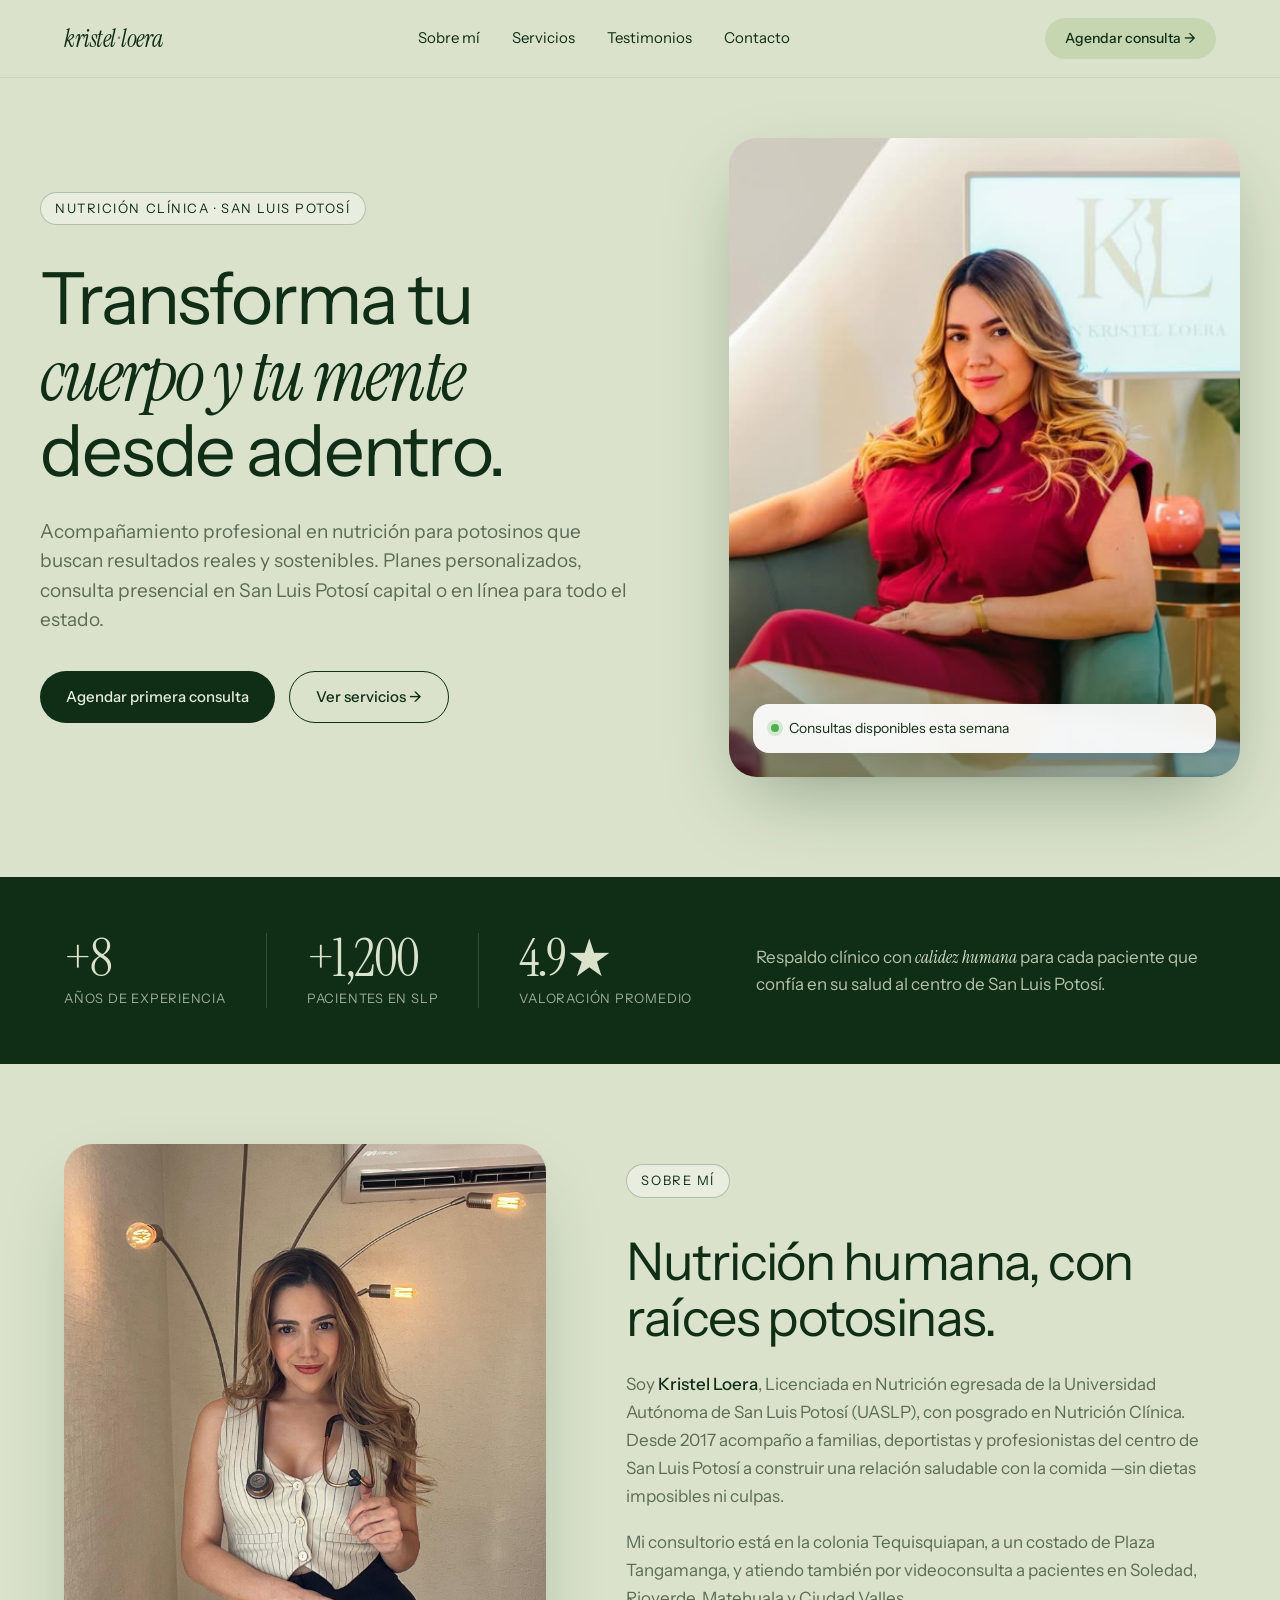
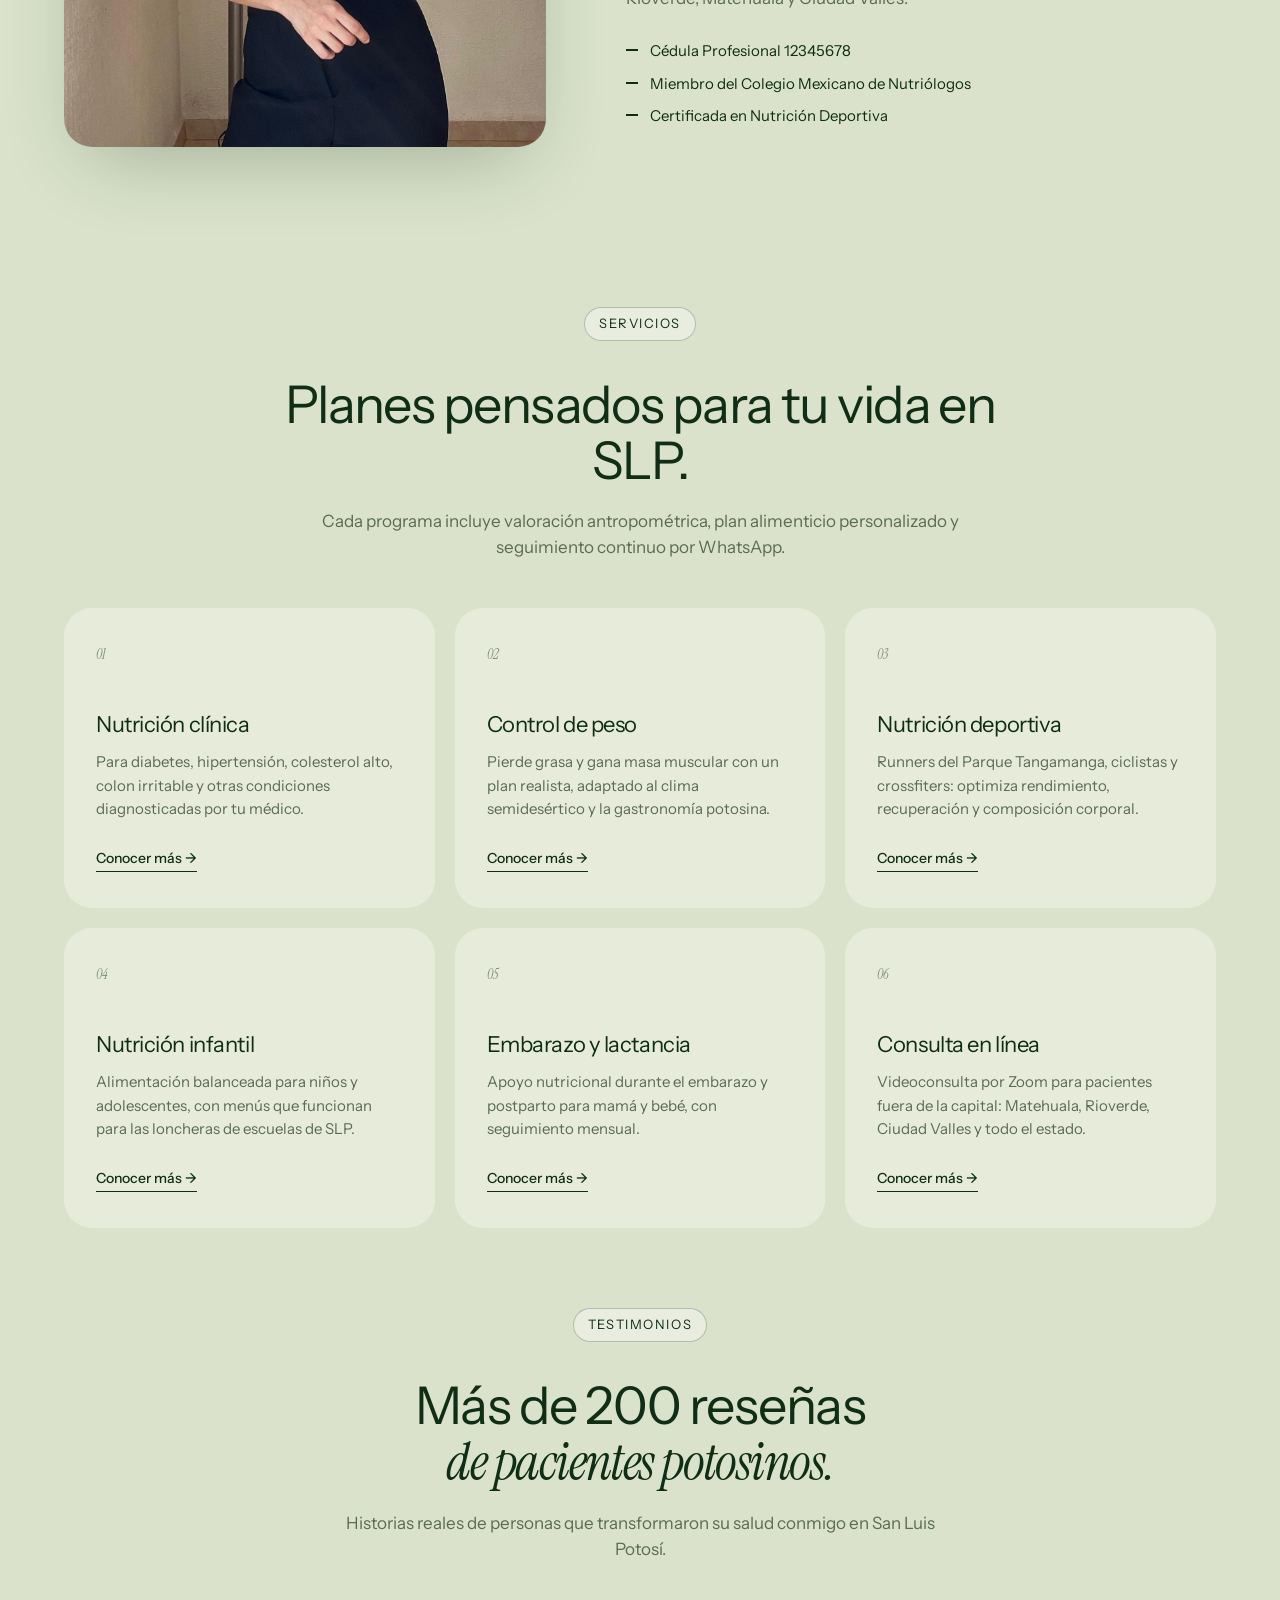
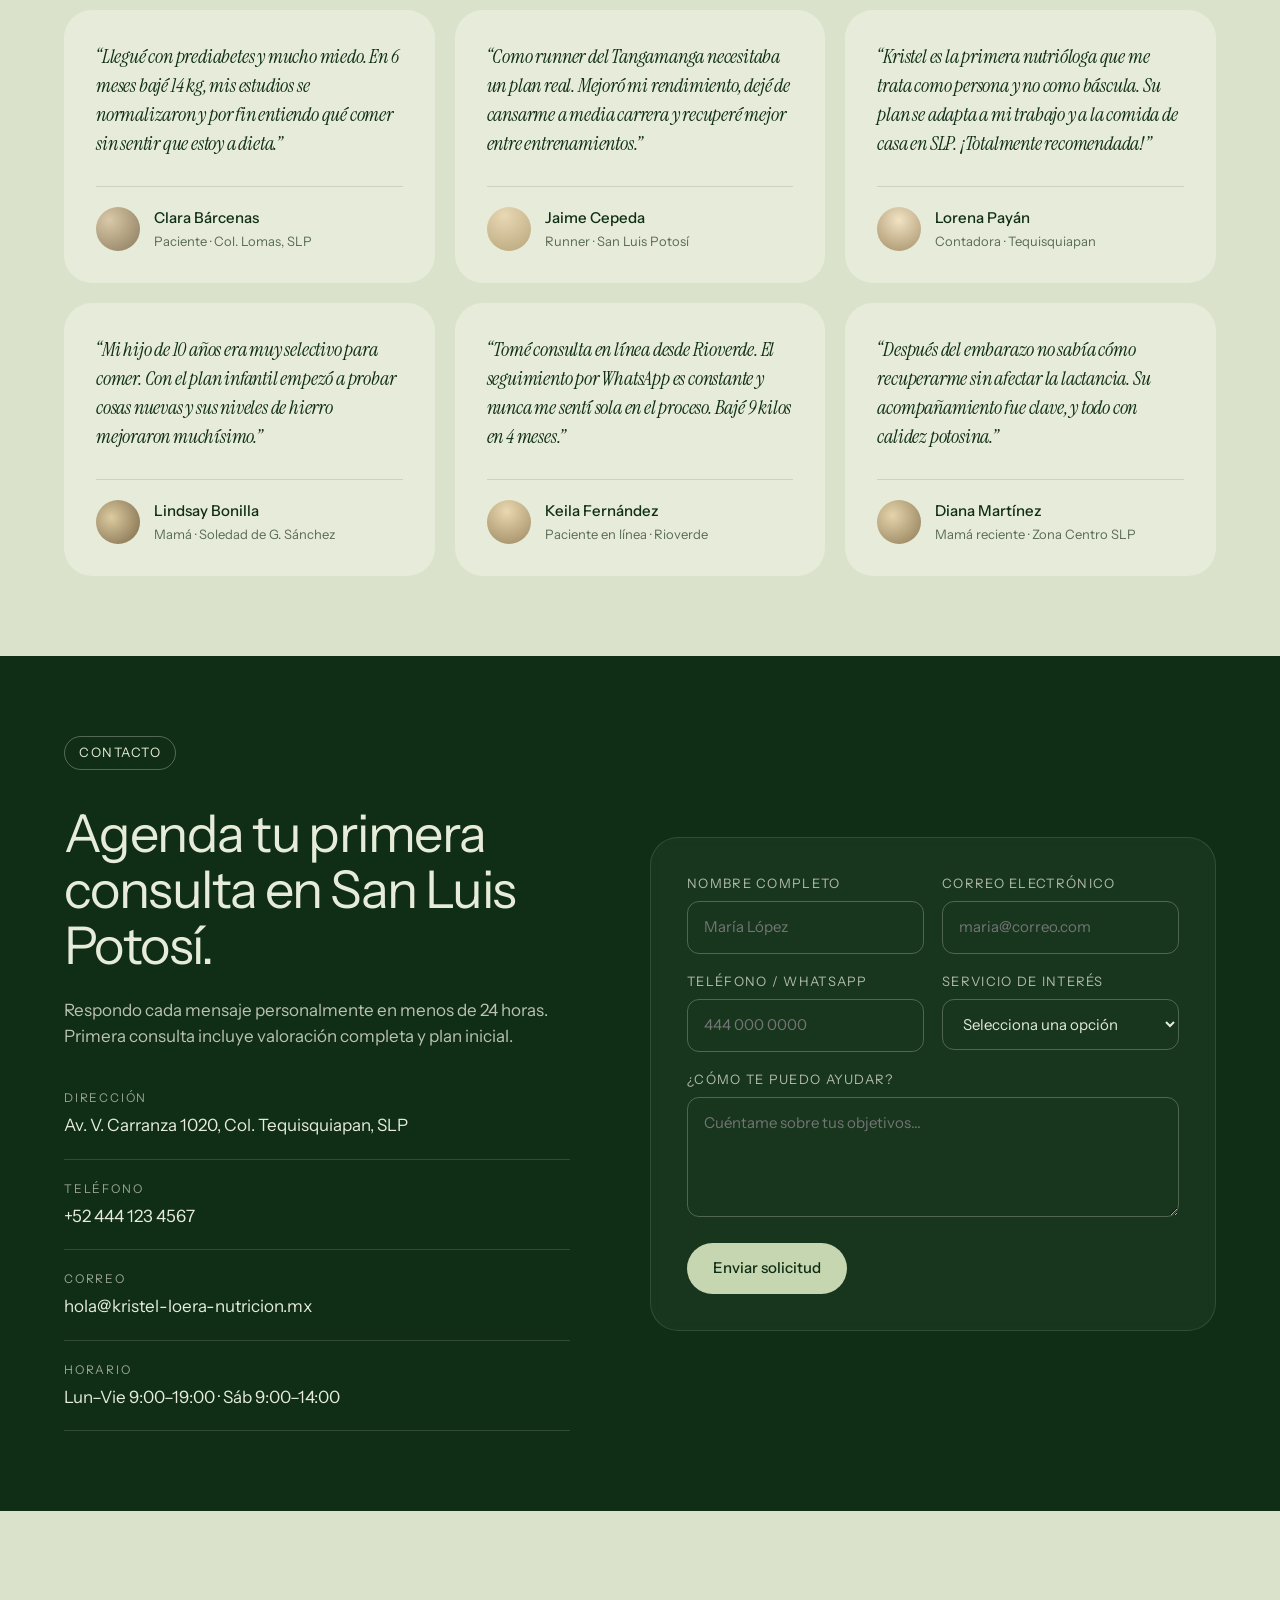
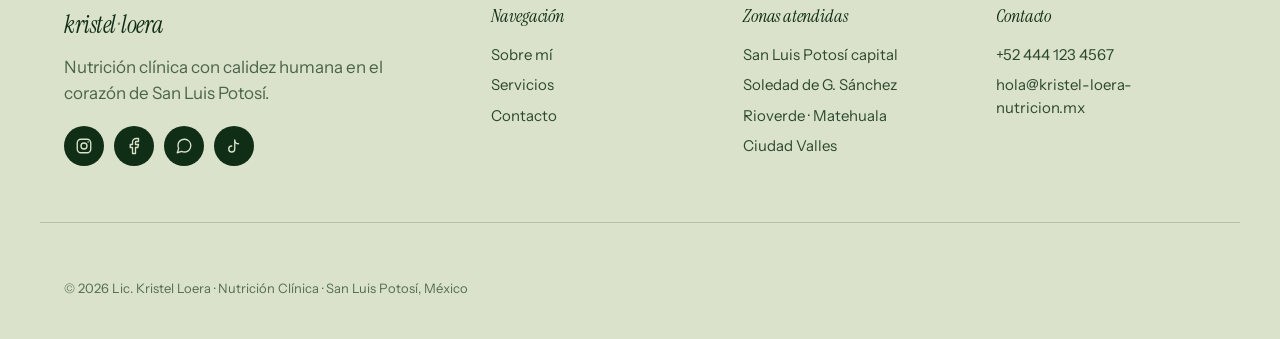
==== index.html @ 73732092 "Add files via upload" ====
<!DOCTYPE html>
<html lang="es-MX">
<head>
  <meta charset="UTF-8" />
  <meta name="viewport" content="width=device-width, initial-scale=1" />
  <title>Lic. Kristel Loera · Nutrióloga en San Luis Potosí | Nutrición Clínica y Bienestar</title>
  <meta name="description" content="Nutrióloga certificada en San Luis Potosí. Planes de alimentación personalizados, control de peso, nutrición clínica y deportiva. Consulta presencial y en línea." />
  <meta name="keywords" content="nutriólogo San Luis Potosí, nutricionista SLP, nutrición clínica San Luis Potosí, plan alimenticio SLP, bajar de peso San Luis Potosí" />
  <meta name="geo.region" content="MX-SLP" />
  <meta name="geo.placename" content="San Luis Potosí" />
  <meta name="geo.position" content="22.156469;-100.985540" />
  <meta name="ICBM" content="22.156469, -100.985540" />
  <link rel="canonical" href="https://kristel-loera-nutricion.mx/" />
  <link rel="icon" href="data:image/svg+xml,%3Csvg xmlns='http://www.w3.org/2000/svg' viewBox='0 0 100 100'%3E%3Ctext x='50%25' y='50%25' text-anchor='middle' dominant-baseline='central' font-size='80'%3E%F0%9F%8D%8E%3C/text%3E%3C/svg%3E" />

  <meta property="og:type" content="website" />
  <meta property="og:locale" content="es_MX" />
  <meta property="og:title" content="Lic. Kristel Loera · Nutrióloga en San Luis Potosí" />
  <meta property="og:description" content="Planes personalizados de nutrición en San Luis Potosí. Transforma tu salud con acompañamiento profesional." />

  <link rel="preconnect" href="https://fonts.googleapis.com" />
  <link rel="preconnect" href="https://fonts.gstatic.com" crossorigin />
  <link href="https://fonts.googleapis.com/css2?family=Instrument+Sans:wght@400;500;600&family=Instrument+Serif:ital@0;1&display=swap" rel="stylesheet" />
  <link rel="stylesheet" href="styles.css" />

  <script type="application/ld+json">
  {
    "@context": "https://schema.org",
    "@type": "LocalBusiness",
    "@id": "https://kristel-loera-nutricion.mx/#business",
    "name": "Lic. Kristel Loera — Nutrición Clínica",
    "image": "https://kristel-loera-nutricion.mx/og.jpg",
    "description": "Nutrióloga certificada en San Luis Potosí. Planes de alimentación personalizados.",
    "address": {
      "@type": "PostalAddress",
      "streetAddress": "Av. Venustiano Carranza 1020, Col. Tequisquiapan",
      "addressLocality": "San Luis Potosí",
      "addressRegion": "SLP",
      "postalCode": "78250",
      "addressCountry": "MX"
    },
    "geo": { "@type": "GeoCoordinates", "latitude": 22.156469, "longitude": -100.98554 },
    "telephone": "+52-444-123-4567",
    "priceRange": "$$",
    "areaServed": "San Luis Potosí",
    "openingHours": "Mo-Fr 09:00-19:00, Sa 09:00-14:00"
  }
  </script>
</head>
<body>

  <header class="nav">
    <div class="nav__inner">
      <a href="#" class="logo">kristel<span>·</span>loera</a>
      <nav class="nav__links" aria-label="Principal">
        <a href="#sobre-mi">Sobre mí</a>
        <a href="#servicios">Servicios</a>
        <a href="#testimonios">Testimonios</a>
        <a href="#contacto">Contacto</a>
      </nav>
      <a href="#contacto" class="btn btn--pill">Agendar consulta →</a>
    </div>
  </header>

  <main>

    <!-- HERO -->
    <section class="hero">
      <div class="hero__grid">
        <div class="hero__content">
          <span class="eyebrow">Nutrición clínica · San Luis Potosí</span>
          <h1>Transforma tu<br/><em>cuerpo y tu mente</em><br/>desde adentro.</h1>
          <p class="lead">
            Acompañamiento profesional en nutrición para potosinos que buscan resultados
            reales y sostenibles. Planes personalizados, consulta presencial en
            San Luis Potosí capital o en línea para todo el estado.
          </p>
          <div class="hero__cta">
            <a href="#contacto" class="btn btn--primary">Agendar primera consulta</a>
            <a href="#servicios" class="btn btn--ghost">Ver servicios →</a>
          </div>
        </div>
        <div class="hero__media" aria-hidden="true">
          <div class="hero__photo"></div>
          <div class="hero__badge">
            <span class="dot"></span> Consultas disponibles esta semana
          </div>
        </div>
      </div>
    </section>

    <!-- STATS BAND -->
    <section class="stats-band" aria-label="Respaldo profesional">
      <div class="container stats-band__inner">
        <ul class="stats-band__list">
          <li><strong data-count="8" data-prefix="+">+0</strong><span>años de experiencia</span></li>
          <li><strong data-count="1200" data-prefix="+">+0</strong><span>pacientes en SLP</span></li>
          <li><strong data-count="4.9" data-suffix="★" data-decimals="1">0★</strong><span>valoración promedio</span></li>
        </ul>
        <p class="stats-band__text">
          Respaldo clínico con <em>calidez humana</em> para cada paciente que confía
          en su salud al centro de San Luis Potosí.
        </p>
      </div>
    </section>

    <!-- SOBRE MÍ -->
    <section id="sobre-mi" class="about">
      <div class="container about__grid">
        <div class="about__media" aria-hidden="true">
          <div class="about__photo"></div>
        </div>
        <div class="about__content">
          <span class="eyebrow">Sobre mí</span>
          <h2>Nutrición humana, con raíces potosinas.</h2>
          <p>
            Soy <strong>Kristel Loera</strong>, Licenciada en Nutrición egresada de la
            Universidad Autónoma de San Luis Potosí (UASLP), con posgrado en
            Nutrición Clínica. Desde 2017 acompaño a familias, deportistas y
            profesionistas del centro de San Luis Potosí a construir una relación
            saludable con la comida —sin dietas imposibles ni culpas.
          </p>
          <p>
            Mi consultorio está en la colonia Tequisquiapan, a un costado de Plaza
            Tangamanga, y atiendo también por videoconsulta a pacientes en Soledad,
            Rioverde, Matehuala y Ciudad Valles.
          </p>
          <ul class="credentials">
            <li>Cédula Profesional 12345678</li>
            <li>Miembro del Colegio Mexicano de Nutriólogos</li>
            <li>Certificada en Nutrición Deportiva</li>
          </ul>
        </div>
      </div>
    </section>

    <!-- SERVICIOS -->
    <section id="servicios" class="services">
      <div class="container">
        <div class="services__head">
          <span class="eyebrow">Servicios</span>
          <h2>Planes pensados para tu vida en SLP.</h2>
          <p>
            Cada programa incluye valoración antropométrica, plan alimenticio
            personalizado y seguimiento continuo por WhatsApp.
          </p>
        </div>
        <div class="services__grid">
          <article class="service">
            <div class="service__num">01</div>
            <h3>Nutrición clínica</h3>
            <p>
              Para diabetes, hipertensión, colesterol alto, colon irritable y
              otras condiciones diagnosticadas por tu médico.
            </p>
            <a href="#contacto" class="service__link">Conocer más →</a>
          </article>

          <article class="service">
            <div class="service__num">02</div>
            <h3>Control de peso</h3>
            <p>
              Pierde grasa y gana masa muscular con un plan realista, adaptado
              al clima semidesértico y la gastronomía potosina.
            </p>
            <a href="#contacto" class="service__link">Conocer más →</a>
          </article>

          <article class="service">
            <div class="service__num">03</div>
            <h3>Nutrición deportiva</h3>
            <p>
              Runners del Parque Tangamanga, ciclistas y crossfiters: optimiza
              rendimiento, recuperación y composición corporal.
            </p>
            <a href="#contacto" class="service__link">Conocer más →</a>
          </article>

          <article class="service">
            <div class="service__num">04</div>
            <h3>Nutrición infantil</h3>
            <p>
              Alimentación balanceada para niños y adolescentes, con menús que
              funcionan para las loncheras de escuelas de SLP.
            </p>
            <a href="#contacto" class="service__link">Conocer más →</a>
          </article>

          <article class="service">
            <div class="service__num">05</div>
            <h3>Embarazo y lactancia</h3>
            <p>
              Apoyo nutricional durante el embarazo y postparto para mamá y bebé,
              con seguimiento mensual.
            </p>
            <a href="#contacto" class="service__link">Conocer más →</a>
          </article>

          <article class="service">
            <div class="service__num">06</div>
            <h3>Consulta en línea</h3>
            <p>
              Videoconsulta por Zoom para pacientes fuera de la capital: Matehuala,
              Rioverde, Ciudad Valles y todo el estado.
            </p>
            <a href="#contacto" class="service__link">Conocer más →</a>
          </article>
        </div>
      </div>
    </section>

    <!-- TESTIMONIOS -->
    <section id="testimonios" class="testimonials">
      <div class="container">
        <div class="testimonials__head">
          <span class="eyebrow">Testimonios</span>
          <h2>Más de 200 reseñas<br/><em>de pacientes potosinos.</em></h2>
          <p>Historias reales de personas que transformaron su salud conmigo en San Luis Potosí.</p>
        </div>

        <div class="testimonials__grid">
          <article class="testimonial">
            <p class="testimonial__quote">“Llegué con prediabetes y mucho miedo. En 6 meses bajé 14 kg, mis estudios se normalizaron y por fin entiendo qué comer sin sentir que estoy a dieta.”</p>
            <div class="testimonial__author">
              <div class="testimonial__avatar" style="background: radial-gradient(circle at 30% 30%, #d9c9a8, #8a7a5c);"></div>
              <div>
                <strong>Clara Bárcenas</strong>
                <span>Paciente · Col. Lomas, SLP</span>
              </div>
            </div>
          </article>

          <article class="testimonial">
            <p class="testimonial__quote">“Como runner del Tangamanga necesitaba un plan real. Mejoró mi rendimiento, dejé de cansarme a media carrera y recuperé mejor entre entrenamientos.”</p>
            <div class="testimonial__author">
              <div class="testimonial__avatar" style="background: radial-gradient(circle at 40% 20%, #e8d8b4, #b8a57a);"></div>
              <div>
                <strong>Jaime Cepeda</strong>
                <span>Runner · San Luis Potosí</span>
              </div>
            </div>
          </article>

          <article class="testimonial">
            <p class="testimonial__quote">“Kristel es la primera nutrióloga que me trata como persona y no como báscula. Su plan se adapta a mi trabajo y a la comida de casa en SLP. ¡Totalmente recomendada!”</p>
            <div class="testimonial__author">
              <div class="testimonial__avatar" style="background: radial-gradient(circle at 50% 30%, #f1e3c3, #a6906a);"></div>
              <div>
                <strong>Lorena Payán</strong>
                <span>Contadora · Tequisquiapan</span>
              </div>
            </div>
          </article>

          <article class="testimonial">
            <p class="testimonial__quote">“Mi hijo de 10 años era muy selectivo para comer. Con el plan infantil empezó a probar cosas nuevas y sus niveles de hierro mejoraron muchísimo.”</p>
            <div class="testimonial__author">
              <div class="testimonial__avatar" style="background: radial-gradient(circle at 35% 40%, #dccaa0, #7a6848);"></div>
              <div>
                <strong>Lindsay Bonilla</strong>
                <span>Mamá · Soledad de G. Sánchez</span>
              </div>
            </div>
          </article>

          <article class="testimonial">
            <p class="testimonial__quote">“Tomé consulta en línea desde Rioverde. El seguimiento por WhatsApp es constante y nunca me sentí sola en el proceso. Bajé 9 kilos en 4 meses.”</p>
            <div class="testimonial__author">
              <div class="testimonial__avatar" style="background: radial-gradient(circle at 45% 25%, #ead8b0, #9c8862);"></div>
              <div>
                <strong>Keila Fernández</strong>
                <span>Paciente en línea · Rioverde</span>
              </div>
            </div>
          </article>

          <article class="testimonial">
            <p class="testimonial__quote">“Después del embarazo no sabía cómo recuperarme sin afectar la lactancia. Su acompañamiento fue clave, y todo con calidez potosina.”</p>
            <div class="testimonial__author">
              <div class="testimonial__avatar" style="background: radial-gradient(circle at 35% 35%, #e4d4ab, #8e7a56);"></div>
              <div>
                <strong>Diana Martínez</strong>
                <span>Mamá reciente · Zona Centro SLP</span>
              </div>
            </div>
          </article>
        </div>
      </div>
    </section>

    <!-- CONTACTO -->
    <section id="contacto" class="contact">
      <div class="container contact__grid">
        <div class="contact__intro">
          <span class="eyebrow">Contacto</span>
          <h2>Agenda tu primera<br/>consulta en San Luis Potosí.</h2>
          <p>
            Respondo cada mensaje personalmente en menos de 24 horas.
            Primera consulta incluye valoración completa y plan inicial.
          </p>
          <ul class="contact__details">
            <li><strong>Dirección</strong><span>Av. V. Carranza 1020, Col. Tequisquiapan, SLP</span></li>
            <li><strong>Teléfono</strong><span>+52 444 123 4567</span></li>
            <li><strong>Correo</strong><span>hola@kristel-loera-nutricion.mx</span></li>
            <li><strong>Horario</strong><span>Lun–Vie 9:00–19:00 · Sáb 9:00–14:00</span></li>
          </ul>
        </div>

        <form class="form" onsubmit="event.preventDefault(); this.querySelector('.form__ok').hidden=false;">
          <label>
            <span>Nombre completo</span>
            <input type="text" name="nombre" required placeholder="María López" />
          </label>
          <label>
            <span>Correo electrónico</span>
            <input type="email" name="correo" required placeholder="maria@correo.com" />
          </label>
          <label>
            <span>Teléfono / WhatsApp</span>
            <input type="tel" name="tel" required placeholder="444 000 0000" />
          </label>
          <label>
            <span>Servicio de interés</span>
            <select name="servicio" required>
              <option value="">Selecciona una opción</option>
              <option>Nutrición clínica</option>
              <option>Control de peso</option>
              <option>Nutrición deportiva</option>
              <option>Nutrición infantil</option>
              <option>Embarazo y lactancia</option>
              <option>Consulta en línea</option>
            </select>
          </label>
          <label class="form__full">
            <span>¿Cómo te puedo ayudar?</span>
            <textarea name="mensaje" rows="4" placeholder="Cuéntame sobre tus objetivos..."></textarea>
          </label>
          <button type="submit" class="btn btn--primary form__submit">Enviar solicitud</button>
          <p class="form__ok" hidden>¡Gracias! Te escribiré en las próximas 24 horas.</p>
        </form>
      </div>
    </section>

  </main>

  <footer class="footer">
    <div class="container footer__inner">
      <div class="footer__brand">
        <a href="#" class="logo logo--light">kristel<span>·</span>loera</a>
        <p>Nutrición clínica con calidez humana en el corazón de San Luis Potosí.</p>
        <div class="socials" aria-label="Redes sociales">
          <a href="#" aria-label="Instagram"><svg viewBox="0 0 24 24" fill="none" stroke="currentColor" stroke-width="1.8" stroke-linecap="round" stroke-linejoin="round"><rect x="3" y="3" width="18" height="18" rx="5"/><circle cx="12" cy="12" r="4"/><circle cx="17.5" cy="6.5" r="1" fill="currentColor" stroke="none"/></svg></a>
          <a href="#" aria-label="Facebook"><svg viewBox="0 0 24 24" fill="none" stroke="currentColor" stroke-width="1.8" stroke-linecap="round" stroke-linejoin="round"><path d="M18 2h-3a5 5 0 0 0-5 5v3H7v4h3v8h4v-8h3l1-4h-4V7a1 1 0 0 1 1-1h3z"/></svg></a>
          <a href="#" aria-label="WhatsApp"><svg viewBox="0 0 24 24" fill="none" stroke="currentColor" stroke-width="1.8" stroke-linecap="round" stroke-linejoin="round"><path d="M21 11.5a8.38 8.38 0 0 1-.9 3.8 8.5 8.5 0 0 1-7.6 4.7 8.38 8.38 0 0 1-3.8-.9L3 21l1.9-5.7a8.38 8.38 0 0 1-.9-3.8 8.5 8.5 0 0 1 4.7-7.6 8.38 8.38 0 0 1 3.8-.9h.5a8.48 8.48 0 0 1 8 8v.5z"/></svg></a>
          <a href="#" aria-label="TikTok"><svg viewBox="0 0 24 24" fill="none" stroke="currentColor" stroke-width="1.8" stroke-linecap="round" stroke-linejoin="round"><path d="M9 12a4 4 0 1 0 4 4V4a5 5 0 0 0 5 5"/></svg></a>
        </div>
      </div>
      <div class="footer__cols">
        <div>
          <h4>Navegación</h4>
          <a href="#sobre-mi">Sobre mí</a>
          <a href="#servicios">Servicios</a>
          <a href="#contacto">Contacto</a>
        </div>
        <div>
          <h4>Zonas atendidas</h4>
          <span>San Luis Potosí capital</span>
          <span>Soledad de G. Sánchez</span>
          <span>Rioverde · Matehuala</span>
          <span>Ciudad Valles</span>
        </div>
        <div>
          <h4>Contacto</h4>
          <span>+52 444 123 4567</span>
          <span>hola@kristel-loera-nutricion.mx</span>
        </div>
      </div>
    </div>
    <div class="container footer__base">
      <span>© 2026 Lic. Kristel Loera · Nutrición Clínica · San Luis Potosí, México</span>
    </div>
  </footer>

  <script>
    (() => {
      const els = document.querySelectorAll('[data-count]');
      const ease = t => 1 - Math.pow(1 - t, 3);
      const animate = (el) => {
        const target = parseFloat(el.dataset.count);
        const decimals = parseInt(el.dataset.decimals || '0', 10);
        const prefix = el.dataset.prefix || '';
        const suffix = el.dataset.suffix || '';
        const duration = 1600;
        const start = performance.now();
        const tick = (now) => {
          const p = Math.min(1, (now - start) / duration);
          const v = target * ease(p);
          const formatted = decimals
            ? v.toFixed(decimals)
            : Math.round(v).toLocaleString('es-MX');
          el.textContent = prefix + formatted + suffix;
          if (p < 1) requestAnimationFrame(tick);
        };
        requestAnimationFrame(tick);
      };
      const io = new IntersectionObserver((entries) => {
        entries.forEach(e => {
          if (e.isIntersecting) { animate(e.target); io.unobserve(e.target); }
        });
      }, { threshold: 0.4 });
      els.forEach(el => io.observe(el));
    })();
  </script>
</body>
</html>
---- styles.css ----
:root {
  --sage: #dae2cb;
  --sage-soft: #e6ecd9;
  --sage-deep: #c6d6b1;
  --forest: #0f2e15;
  --forest-soft: #1a4022;
  --cream: #dae2cb;
  --white: #ffffff;
  --ink: #0f2e15;
  --muted: #5a6b56;
  --radius: 28px;
  --radius-sm: 16px;
  --max: 1200px;
  --font-sans: "Instrument Sans", system-ui, -apple-system, sans-serif;
  --font-serif: "Instrument Serif", Georgia, serif;
}

* { box-sizing: border-box; margin: 0; padding: 0; }
html { scroll-behavior: smooth; }
body {
  font-family: var(--font-sans);
  background: var(--sage);
  color: var(--ink);
  line-height: 1.5;
  font-size: 17px;
  -webkit-font-smoothing: antialiased;
}
img { max-width: 100%; display: block; }
a { color: inherit; text-decoration: none; }
button { font: inherit; cursor: pointer; border: 0; }

.container { max-width: var(--max); margin: 0 auto; padding: 0 24px; }

h1, h2, h3, h4 {
  font-weight: 400;
  letter-spacing: -0.03em;
  line-height: 1.05;
  color: var(--forest);
}
h1 { font-size: clamp(42px, 6vw, 72px); }
h2 { font-size: clamp(32px, 4.2vw, 52px); line-height: 1.08; }
h3 { font-size: 22px; letter-spacing: -0.02em; }
h1 em, h2 em { font-family: var(--font-serif); font-style: italic; font-weight: 400; }

p { color: var(--muted); max-width: 58ch; }

.eyebrow {
  display: inline-block;
  font-size: 13px;
  letter-spacing: 0.12em;
  text-transform: uppercase;
  color: var(--forest);
  padding: 6px 14px;
  border: 1px solid rgba(15,46,21,0.25);
  border-radius: 999px;
  margin-bottom: 24px;
  background: rgba(255,255,255,0.4);
}

/* Buttons */
.btn {
  display: inline-flex; align-items: center; gap: 8px;
  padding: 14px 26px;
  border-radius: 999px;
  font-size: 15px;
  font-weight: 500;
  transition: transform .2s ease, background .2s ease, color .2s ease;
  white-space: nowrap;
}
.btn--primary { background: var(--forest); color: var(--sage-soft); }
.btn--primary:hover { background: var(--forest-soft); transform: translateY(-1px); }
.btn--ghost { background: transparent; color: var(--forest); border: 1px solid var(--forest); }
.btn--ghost:hover { background: var(--forest); color: var(--sage-soft); }
.btn--pill { background: var(--sage-deep); color: var(--forest); padding: 10px 20px; font-size: 14px; }
.btn--pill:hover { background: var(--forest); color: var(--sage-soft); }

/* NAV */
.nav {
  position: sticky; top: 0; z-index: 50;
  backdrop-filter: blur(14px);
  background: rgba(218,226,203,0.75);
  border-bottom: 1px solid rgba(15,46,21,0.08);
}
.nav__inner {
  max-width: var(--max);
  margin: 0 auto;
  padding: 18px 24px;
  display: flex; align-items: center; justify-content: space-between; gap: 24px;
}
.logo {
  font-family: var(--font-serif);
  font-size: 24px;
  font-style: italic;
  color: var(--forest);
  letter-spacing: -0.02em;
}
.logo span { opacity: 0.5; margin: 0 2px; }
.nav__links { display: flex; gap: 32px; }
.nav__links a {
  font-size: 15px; color: var(--forest);
  transition: opacity .2s;
}
.nav__links a:hover { opacity: 0.6; }

/* HERO */
.hero { padding: 60px 24px 100px; }
.hero__grid {
  max-width: var(--max);
  margin: 0 auto;
  display: grid;
  grid-template-columns: 1.1fr 0.9fr;
  gap: 64px;
  align-items: center;
}
.hero__content h1 { margin: 12px 0 28px; }
.hero__content .lead {
  font-size: 19px; line-height: 1.55; color: var(--muted);
  max-width: 46ch; margin-bottom: 36px;
}
.hero__cta { display: flex; gap: 14px; flex-wrap: wrap; }
/* STATS BAND */
.stats-band { background: var(--forest); padding: 56px 24px; color: var(--sage-soft); }
.stats-band__inner {
  display: grid;
  grid-template-columns: 1.4fr 1fr;
  gap: 48px;
  align-items: center;
}
.stats-band__list {
  list-style: none;
  display: flex;
  gap: 40px;
  flex-wrap: wrap;
}
.stats-band__list li {
  display: flex; flex-direction: column; gap: 4px;
  padding-right: 40px;
  border-right: 1px solid rgba(218,226,203,0.18);
}
.stats-band__list li:last-child { border-right: 0; padding-right: 0; }
.stats-band__list strong {
  font-family: var(--font-serif);
  font-size: 52px; font-weight: 400;
  color: var(--sage);
  letter-spacing: -0.03em;
  line-height: 1;
}
.stats-band__list span {
  font-size: 13px;
  color: rgba(218,226,203,0.7);
  letter-spacing: 0.06em;
  text-transform: uppercase;
}
.stats-band__text {
  font-size: 17px;
  line-height: 1.55;
  color: rgba(218,226,203,0.82);
  max-width: 42ch;
}
.stats-band__text em {
  font-family: var(--font-serif);
  font-style: italic;
  color: var(--sage);
}

.hero__media { position: relative; aspect-ratio: 4/5; }
.hero__photo {
  width: 100%; height: 100%;
  border-radius: var(--radius);
  background: url("images/Kristel Loera - seated.png") center/cover no-repeat;
  box-shadow: 0 30px 80px -20px rgba(15,46,21,0.35);
  position: relative;
  overflow: hidden;
}
.hero__photo::after {
  content: "";
  position: absolute; inset: auto 0 0 0; height: 40%;
  background: linear-gradient(to top, rgba(15,46,21,0.45), transparent);
}
.hero__badge {
  position: absolute; bottom: 24px; left: 24px; right: 24px;
  background: rgba(255,255,255,0.92);
  backdrop-filter: blur(8px);
  padding: 14px 18px;
  border-radius: var(--radius-sm);
  font-size: 14px;
  color: var(--forest);
  display: flex; align-items: center; gap: 10px;
  box-shadow: 0 10px 30px -10px rgba(15,46,21,0.25);
}
.hero__badge .dot {
  width: 8px; height: 8px; border-radius: 50%;
  background: #4caf50;
  box-shadow: 0 0 0 4px rgba(76,175,80,0.2);
}

/* ABOUT */
.about { padding: 80px 24px; background: var(--sage); }
.about__grid {
  display: grid; grid-template-columns: 0.9fr 1.1fr; gap: 80px; align-items: center;
}
.about__media { aspect-ratio: 4/5; }
.about__photo {
  width: 100%; height: 100%;
  border-radius: var(--radius);
  background: url("images/kristel - stand.jpg") 35% 15%/cover no-repeat;
  box-shadow: 0 30px 80px -25px rgba(15,46,21,0.3);
}
.about__content h2 { margin: 12px 0 24px; }
.about__content p { margin-bottom: 18px; font-size: 17px; line-height: 1.65; }
.about__content strong { color: var(--forest); font-weight: 500; }
.credentials {
  list-style: none; margin-top: 28px;
  display: flex; flex-direction: column; gap: 10px;
}
.credentials li {
  position: relative; padding-left: 24px;
  color: var(--forest); font-size: 15px;
}
.credentials li::before {
  content: ""; position: absolute; left: 0; top: 9px;
  width: 12px; height: 2px; background: var(--forest);
}

/* SERVICES */
.services { padding: 80px 24px 40px; background: var(--sage); }
.services__head {
  max-width: 720px; margin: 0 auto 48px; text-align: center;
}
.services__head h2 { margin: 12px 0 20px; }
.services__head p { margin: 0 auto; }
.services__grid {
  display: grid;
  grid-template-columns: repeat(3, 1fr);
  gap: 20px;
}
.service {
  background: var(--sage-soft);
  border-radius: var(--radius);
  padding: 36px 32px;
  min-height: 300px;
  display: flex; flex-direction: column;
  transition: transform .3s ease, background .3s ease;
}
.service:hover { transform: translateY(-4px); background: var(--sage-deep); }
.service--dark { background: var(--forest); color: var(--sage-soft); }
.service--dark h3 { color: var(--sage-soft); }
.service--dark p { color: rgba(245,242,232,0.75); }
.service--dark .service__link { color: var(--sage-soft); }
.service:hover.service--dark { background: var(--forest-soft); }
.service__num {
  font-family: var(--font-serif);
  font-size: 14px; font-style: italic;
  opacity: 0.5; margin-bottom: auto;
}
.service h3 { margin: 48px 0 14px; }
.service p { font-size: 15px; line-height: 1.55; margin-bottom: 24px; flex-grow: 1; }
.service__link {
  font-size: 14px; font-weight: 500; color: var(--forest);
  align-self: flex-start;
  border-bottom: 1px solid currentColor;
  padding-bottom: 2px;
  transition: gap .2s;
}

/* TESTIMONIALS */
.testimonials { padding: 40px 24px 80px; background: var(--sage); }
.testimonials__head {
  max-width: 720px; margin: 0 auto 48px; text-align: center;
}
.testimonials__head h2 { margin: 12px 0 20px; }
.testimonials__head p { margin: 0 auto; }
.testimonials__grid {
  display: grid;
  grid-template-columns: repeat(3, 1fr);
  gap: 20px;
}
.testimonial {
  background: var(--sage-soft);
  border-radius: var(--radius);
  padding: 32px;
  display: flex; flex-direction: column;
  gap: 28px;
  transition: transform .3s ease, background .3s ease;
}
.testimonial:hover { transform: translateY(-4px); background: var(--sage-deep); }
.testimonial__quote {
  font-family: var(--font-serif);
  font-size: 20px;
  line-height: 1.45;
  color: var(--forest);
  font-style: italic;
  letter-spacing: -0.01em;
  max-width: none;
  flex-grow: 1;
}
.testimonial__author {
  display: flex; align-items: center; gap: 14px;
  padding-top: 20px;
  border-top: 1px solid rgba(15,46,21,0.12);
}
.testimonial__avatar {
  width: 44px; height: 44px; border-radius: 50%;
  flex-shrink: 0;
}
.testimonial__author strong {
  display: block;
  font-weight: 500; font-size: 15px; color: var(--forest);
}
.testimonial__author span {
  display: block;
  font-size: 13px; color: var(--muted); margin-top: 2px;
}

/* CONTACT */
.contact {
  padding: 80px 24px;
  background: var(--forest);
  color: var(--sage-soft);
}
.contact h2 { color: var(--sage-soft); }
.contact .eyebrow {
  color: var(--sage-soft);
  border-color: rgba(245,242,232,0.3);
  background: transparent;
}
.contact p { color: rgba(245,242,232,0.75); }
.contact__grid {
  display: grid; grid-template-columns: 1fr 1fr; gap: 80px; align-items: center;
}
.contact__intro h2 { margin: 12px 0 24px; }
.contact__details {
  list-style: none; margin-top: 40px;
  display: flex; flex-direction: column; gap: 20px;
}
.contact__details li {
  display: flex; flex-direction: column;
  padding-bottom: 20px;
  border-bottom: 1px solid rgba(245,242,232,0.15);
}
.contact__details strong {
  font-size: 12px; letter-spacing: 0.15em; text-transform: uppercase;
  color: rgba(245,242,232,0.6); font-weight: 400; margin-bottom: 6px;
}
.contact__details span { font-size: 17px; color: var(--sage-soft); }

.form {
  background: rgba(255,255,255,0.04);
  border: 1px solid rgba(245,242,232,0.12);
  backdrop-filter: blur(4px);
  padding: 36px;
  border-radius: var(--radius);
  display: grid; grid-template-columns: 1fr 1fr; gap: 18px;
}
.form label { display: flex; flex-direction: column; gap: 8px; }
.form label span {
  font-size: 13px; letter-spacing: 0.1em; text-transform: uppercase;
  color: rgba(245,242,232,0.7);
}
.form input, .form select, .form textarea {
  background: transparent;
  border: 1px solid rgba(245,242,232,0.25);
  border-radius: 12px;
  padding: 14px 16px;
  color: var(--sage-soft);
  font: inherit;
  font-size: 15px;
  transition: border-color .2s;
}
.form input:focus, .form select:focus, .form textarea:focus {
  outline: none; border-color: var(--sage-deep);
}
.form select option { color: var(--forest); }
.form__full { grid-column: 1 / -1; }
.form__submit {
  grid-column: 1 / -1; justify-self: start;
  background: var(--sage-deep); color: var(--forest);
  margin-top: 8px;
}
.form__submit:hover { background: var(--sage-soft); }
.form__ok {
  grid-column: 1 / -1;
  color: var(--sage-deep); font-size: 15px;
}

/* FOOTER */
.footer { background: var(--sage); color: var(--forest); padding: 96px 24px 40px; }
.footer__inner {
  max-width: var(--max); margin: 0 auto;
  display: grid; grid-template-columns: 1fr 2fr; gap: 64px;
  padding-bottom: 56px; border-bottom: 1px solid rgba(15,46,21,0.18);
}
.footer__inner p {
  color: rgba(15,46,21,0.7);
  margin-top: 12px; max-width: 32ch;
}
.logo--light { color: var(--forest); }
.footer__cols { display: grid; grid-template-columns: repeat(3, 1fr); gap: 32px; }
.footer__cols h4 {
  font-family: var(--font-serif);
  font-size: 18px; letter-spacing: -0.01em;
  text-transform: none;
  color: var(--forest); font-weight: 400; font-style: italic;
  margin-bottom: 18px;
}
.footer__cols a, .footer__cols span {
  display: block; font-size: 15px; color: var(--forest);
  margin-bottom: 8px; opacity: 0.85;
}
.footer__cols a:hover { opacity: 1; }
.footer__base {
  max-width: var(--max); margin: 32px auto 0;
  padding-top: 24px; font-size: 13px;
  color: rgba(15,46,21,0.65);
}
.footer__brand p { margin-bottom: 20px; }
.socials { display: flex; gap: 10px; margin-top: 4px; }
.socials a {
  width: 40px; height: 40px; border-radius: 50%;
  display: inline-flex; align-items: center; justify-content: center;
  background: var(--forest); color: var(--sage);
  transition: transform .2s, background .2s;
}
.socials a:hover { background: var(--forest-soft); transform: translateY(-2px); }
.socials svg { width: 18px; height: 18px; display: block; }

/* RESPONSIVE */
@media (max-width: 900px) {
  .nav__links { display: none; }
  .stats-band__inner { grid-template-columns: 1fr; gap: 32px; }
  .stats-band__list { gap: 24px; }
  .stats-band__list li { padding-right: 24px; }
  .stats-band__list strong { font-size: 40px; }
  .hero { padding: 40px 20px 60px; }
  .hero__grid,
  .about__grid,
  .services__grid,
  .testimonials__grid,
  .contact__grid,
  .footer__inner,
  .footer__cols {
    grid-template-columns: 1fr; gap: 40px;
  }
  .hero__media { max-width: 420px; }
  .about, .services, .contact { padding: 70px 20px; }
  .form { grid-template-columns: 1fr; padding: 24px; }
  .hero__stats { gap: 24px; }
  .hero__stats strong { font-size: 28px; }
}
@media (max-width: 520px) {
  body { font-size: 16px; }
  h1 { font-size: 40px; }
  h2 { font-size: 30px; }
  .btn { padding: 12px 20px; font-size: 14px; }
  .eyebrow { font-size: 11px; }
}
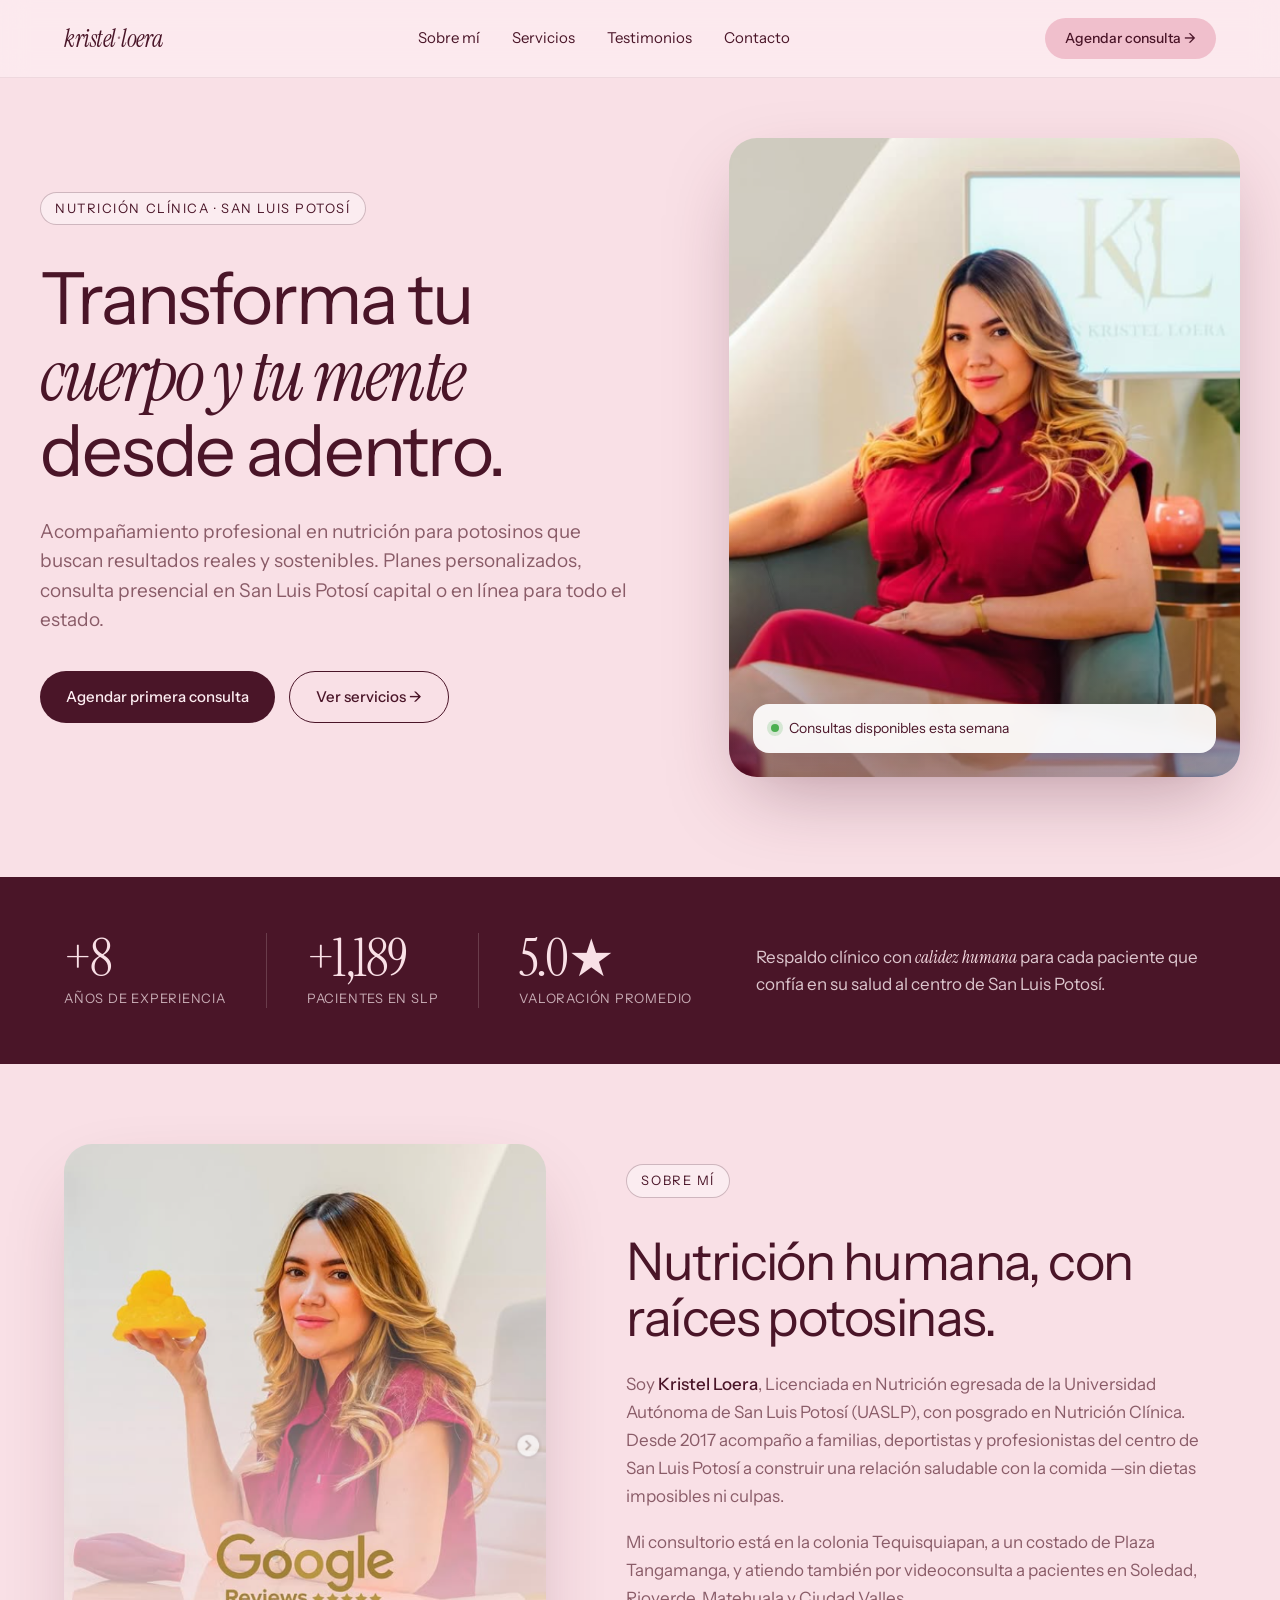
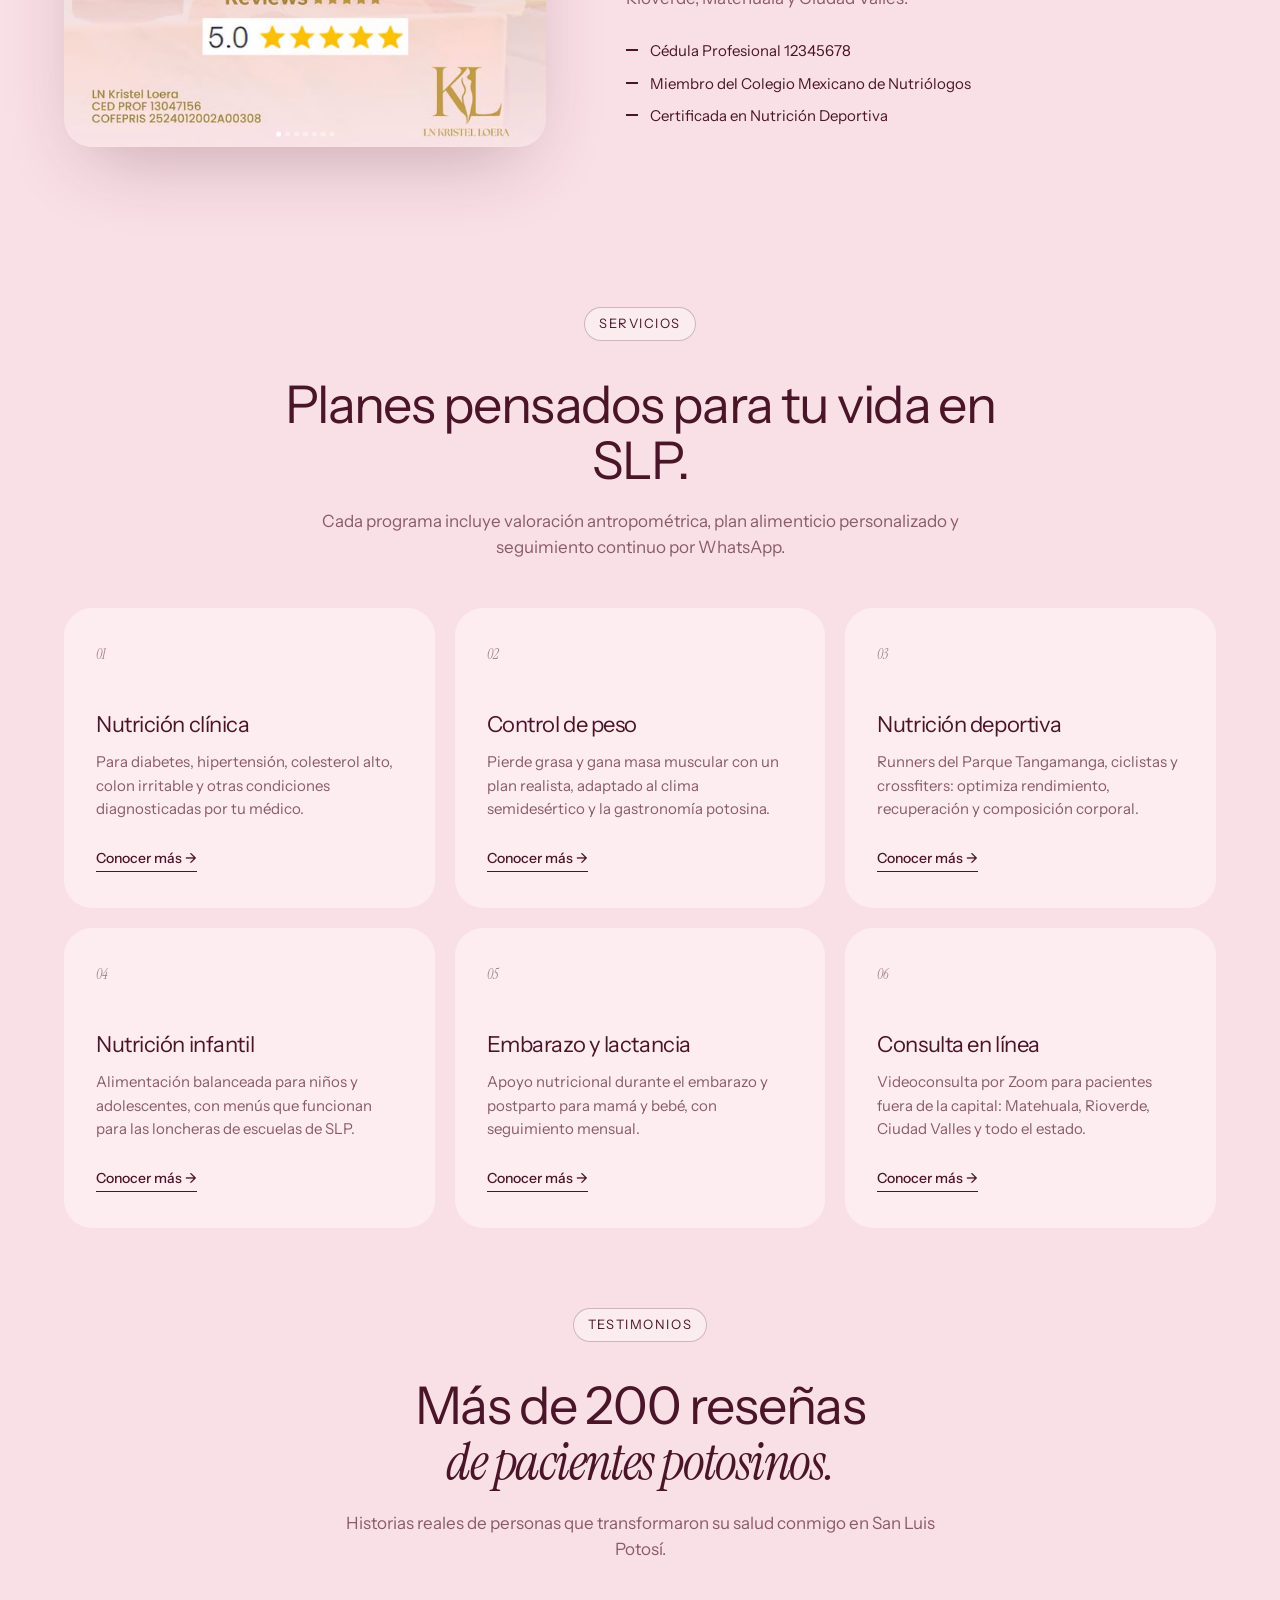
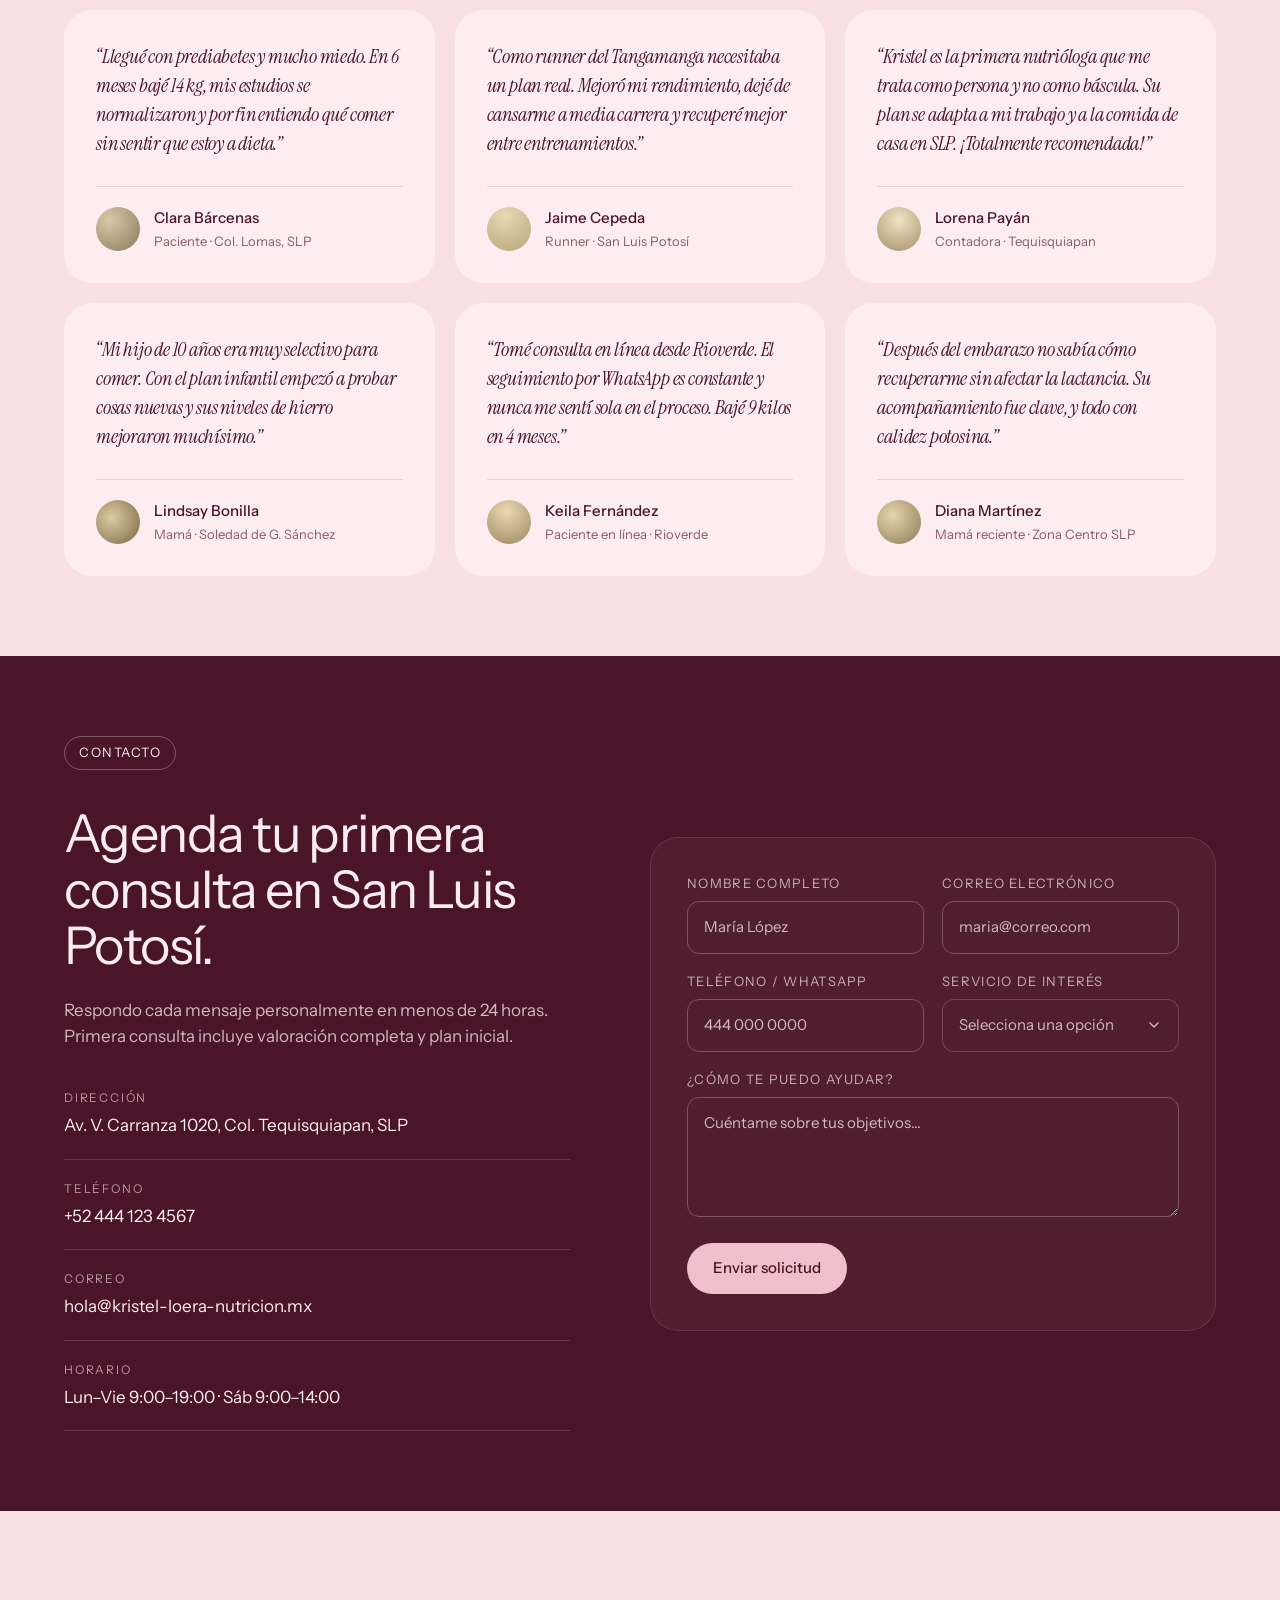
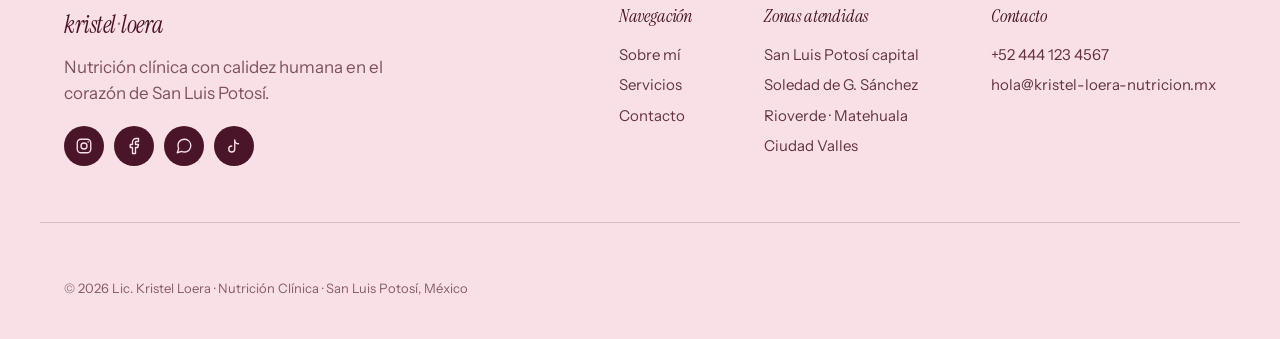
==== commit ad148d24: "Add files via upload" ====
--- a/index.html
+++ b/index.html
@@ -95,7 +95,7 @@
         <ul class="stats-band__list">
           <li><strong data-count="8" data-prefix="+">+0</strong><span>años de experiencia</span></li>
           <li><strong data-count="1200" data-prefix="+">+0</strong><span>pacientes en SLP</span></li>
-          <li><strong data-count="4.9" data-suffix="★" data-decimals="1">0★</strong><span>valoración promedio</span></li>
+          <li><strong data-count="5" data-suffix="★" data-decimals="1">0★</strong><span>valoración promedio</span></li>
         </ul>
         <p class="stats-band__text">
           Respaldo clínico con <em>calidez humana</em> para cada paciente que confía
--- a/styles.css
+++ b/styles.css
@@ -1,13 +1,13 @@
 :root {
-  --sage: #dae2cb;
-  --sage-soft: #e6ecd9;
-  --sage-deep: #c6d6b1;
-  --forest: #0f2e15;
-  --forest-soft: #1a4022;
-  --cream: #dae2cb;
+  --sage: #f9e0e6;
+  --sage-soft: #fdedf1;
+  --sage-deep: #f0bfcc;
+  --forest: #4a1528;
+  --forest-soft: #6b2139;
+  --cream: #fdedf1;
   --white: #ffffff;
-  --ink: #0f2e15;
-  --muted: #5a6b56;
+  --ink: #4a1528;
+  --muted: #8a5c68;
   --radius: 28px;
   --radius-sm: 16px;
   --max: 1200px;
@@ -51,7 +51,7 @@
   text-transform: uppercase;
   color: var(--forest);
   padding: 6px 14px;
-  border: 1px solid rgba(15,46,21,0.25);
+  border: 1px solid rgba(74,21,40,0.25);
   border-radius: 999px;
   margin-bottom: 24px;
   background: rgba(255,255,255,0.4);
@@ -78,8 +78,8 @@
 .nav {
   position: sticky; top: 0; z-index: 50;
   backdrop-filter: blur(14px);
-  background: rgba(218,226,203,0.75);
-  border-bottom: 1px solid rgba(15,46,21,0.08);
+  background: rgba(253,237,241,0.75);
+  border-bottom: 1px solid rgba(74,21,40,0.08);
 }
 .nav__inner {
   max-width: var(--max);
@@ -135,7 +135,7 @@
 .stats-band__list li {
   display: flex; flex-direction: column; gap: 4px;
   padding-right: 40px;
-  border-right: 1px solid rgba(218,226,203,0.18);
+  border-right: 1px solid rgba(253,237,241,0.18);
 }
 .stats-band__list li:last-child { border-right: 0; padding-right: 0; }
 .stats-band__list strong {
@@ -147,14 +147,14 @@
 }
 .stats-band__list span {
   font-size: 13px;
-  color: rgba(218,226,203,0.7);
+  color: rgba(253,237,241,0.7);
   letter-spacing: 0.06em;
   text-transform: uppercase;
 }
 .stats-band__text {
   font-size: 17px;
   line-height: 1.55;
-  color: rgba(218,226,203,0.82);
+  color: rgba(253,237,241,0.82);
   max-width: 42ch;
 }
 .stats-band__text em {
@@ -168,14 +168,14 @@
   width: 100%; height: 100%;
   border-radius: var(--radius);
   background: url("images/Kristel Loera - seated.png") center/cover no-repeat;
-  box-shadow: 0 30px 80px -20px rgba(15,46,21,0.35);
+  box-shadow: 0 30px 80px -20px rgba(74,21,40,0.35);
   position: relative;
   overflow: hidden;
 }
 .hero__photo::after {
   content: "";
   position: absolute; inset: auto 0 0 0; height: 40%;
-  background: linear-gradient(to top, rgba(15,46,21,0.45), transparent);
+  background: linear-gradient(to top, rgba(74,21,40,0.45), transparent);
 }
 .hero__badge {
   position: absolute; bottom: 24px; left: 24px; right: 24px;
@@ -186,7 +186,7 @@
   font-size: 14px;
   color: var(--forest);
   display: flex; align-items: center; gap: 10px;
-  box-shadow: 0 10px 30px -10px rgba(15,46,21,0.25);
+  box-shadow: 0 10px 30px -10px rgba(74,21,40,0.25);
 }
 .hero__badge .dot {
   width: 8px; height: 8px; border-radius: 50%;
@@ -203,8 +203,8 @@
 .about__photo {
   width: 100%; height: 100%;
   border-radius: var(--radius);
-  background: url("images/kristel - stand.jpg") 35% 15%/cover no-repeat;
-  box-shadow: 0 30px 80px -25px rgba(15,46,21,0.3);
+  background: url("images/kristel - stand.png") 35% 15%/cover no-repeat;
+  box-shadow: 0 30px 80px -25px rgba(74,21,40,0.3);
 }
 .about__content h2 { margin: 12px 0 24px; }
 .about__content p { margin-bottom: 18px; font-size: 17px; line-height: 1.65; }
@@ -245,7 +245,7 @@
 .service:hover { transform: translateY(-4px); background: var(--sage-deep); }
 .service--dark { background: var(--forest); color: var(--sage-soft); }
 .service--dark h3 { color: var(--sage-soft); }
-.service--dark p { color: rgba(245,242,232,0.75); }
+.service--dark p { color: rgba(253,237,241,0.75); }
 .service--dark .service__link { color: var(--sage-soft); }
 .service:hover.service--dark { background: var(--forest-soft); }
 .service__num {
@@ -297,7 +297,7 @@
 .testimonial__author {
   display: flex; align-items: center; gap: 14px;
   padding-top: 20px;
-  border-top: 1px solid rgba(15,46,21,0.12);
+  border-top: 1px solid rgba(74,21,40,0.12);
 }
 .testimonial__avatar {
   width: 44px; height: 44px; border-radius: 50%;
@@ -321,10 +321,10 @@
 .contact h2 { color: var(--sage-soft); }
 .contact .eyebrow {
   color: var(--sage-soft);
-  border-color: rgba(245,242,232,0.3);
+  border-color: rgba(253,237,241,0.3);
   background: transparent;
 }
-.contact p { color: rgba(245,242,232,0.75); }
+.contact p { color: rgba(253,237,241,0.75); }
 .contact__grid {
   display: grid; grid-template-columns: 1fr 1fr; gap: 80px; align-items: center;
 }
@@ -336,17 +336,17 @@
 .contact__details li {
   display: flex; flex-direction: column;
   padding-bottom: 20px;
-  border-bottom: 1px solid rgba(245,242,232,0.15);
+  border-bottom: 1px solid rgba(253,237,241,0.15);
 }
 .contact__details strong {
   font-size: 12px; letter-spacing: 0.15em; text-transform: uppercase;
-  color: rgba(245,242,232,0.6); font-weight: 400; margin-bottom: 6px;
+  color: rgba(253,237,241,0.6); font-weight: 400; margin-bottom: 6px;
 }
 .contact__details span { font-size: 17px; color: var(--sage-soft); }
 
 .form {
   background: rgba(255,255,255,0.04);
-  border: 1px solid rgba(245,242,232,0.12);
+  border: 1px solid rgba(253,237,241,0.12);
   backdrop-filter: blur(4px);
   padding: 36px;
   border-radius: var(--radius);
@@ -355,11 +355,11 @@
 .form label { display: flex; flex-direction: column; gap: 8px; }
 .form label span {
   font-size: 13px; letter-spacing: 0.1em; text-transform: uppercase;
-  color: rgba(245,242,232,0.7);
+  color: rgba(253,237,241,0.7);
 }
 .form input, .form select, .form textarea {
   background: transparent;
-  border: 1px solid rgba(245,242,232,0.25);
+  border: 1px solid rgba(253,237,241,0.25);
   border-radius: 12px;
   padding: 14px 16px;
   color: var(--sage-soft);
@@ -370,6 +370,9 @@
 .form input:focus, .form select:focus, .form textarea:focus {
   outline: none; border-color: var(--sage-deep);
 }
+.form input::placeholder, .form textarea::placeholder { color: var(--sage-soft); opacity: 0.75; }
+.form select { appearance: none; -webkit-appearance: none; -moz-appearance: none; padding-right: 44px; background-image: url("data:image/svg+xml;utf8,<svg xmlns='http://www.w3.org/2000/svg' viewBox='0 0 24 24' fill='none' stroke='%23fdedf1' stroke-width='2' stroke-linecap='round' stroke-linejoin='round'><polyline points='6 9 12 15 18 9'/></svg>"); background-repeat: no-repeat; background-position: right 16px center; background-size: 16px; }
+.form select:invalid { color: var(--sage-soft); opacity: 0.75; }
 .form select option { color: var(--forest); }
 .form__full { grid-column: 1 / -1; }
 .form__submit {
@@ -388,14 +391,14 @@
 .footer__inner {
   max-width: var(--max); margin: 0 auto;
   display: grid; grid-template-columns: 1fr 2fr; gap: 64px;
-  padding-bottom: 56px; border-bottom: 1px solid rgba(15,46,21,0.18);
+  padding-bottom: 56px; border-bottom: 1px solid rgba(74,21,40,0.18);
 }
 .footer__inner p {
-  color: rgba(15,46,21,0.7);
+  color: rgba(74,21,40,0.7);
   margin-top: 12px; max-width: 32ch;
 }
 .logo--light { color: var(--forest); }
-.footer__cols { display: grid; grid-template-columns: repeat(3, 1fr); gap: 32px; }
+.footer__cols { display: grid; grid-template-columns: repeat(3, max-content); gap: 72px; justify-content: end; }
 .footer__cols h4 {
   font-family: var(--font-serif);
   font-size: 18px; letter-spacing: -0.01em;
@@ -404,14 +407,14 @@
   margin-bottom: 18px;
 }
 .footer__cols a, .footer__cols span {
-  display: block; font-size: 15px; color: var(--forest);
+  display: block; width: fit-content; font-size: 15px; color: var(--forest);
   margin-bottom: 8px; opacity: 0.85;
 }
 .footer__cols a:hover { opacity: 1; }
 .footer__base {
   max-width: var(--max); margin: 32px auto 0;
   padding-top: 24px; font-size: 13px;
-  color: rgba(15,46,21,0.65);
+  color: rgba(74,21,40,0.65);
 }
 .footer__brand p { margin-bottom: 20px; }
 .socials { display: flex; gap: 10px; margin-top: 4px; }
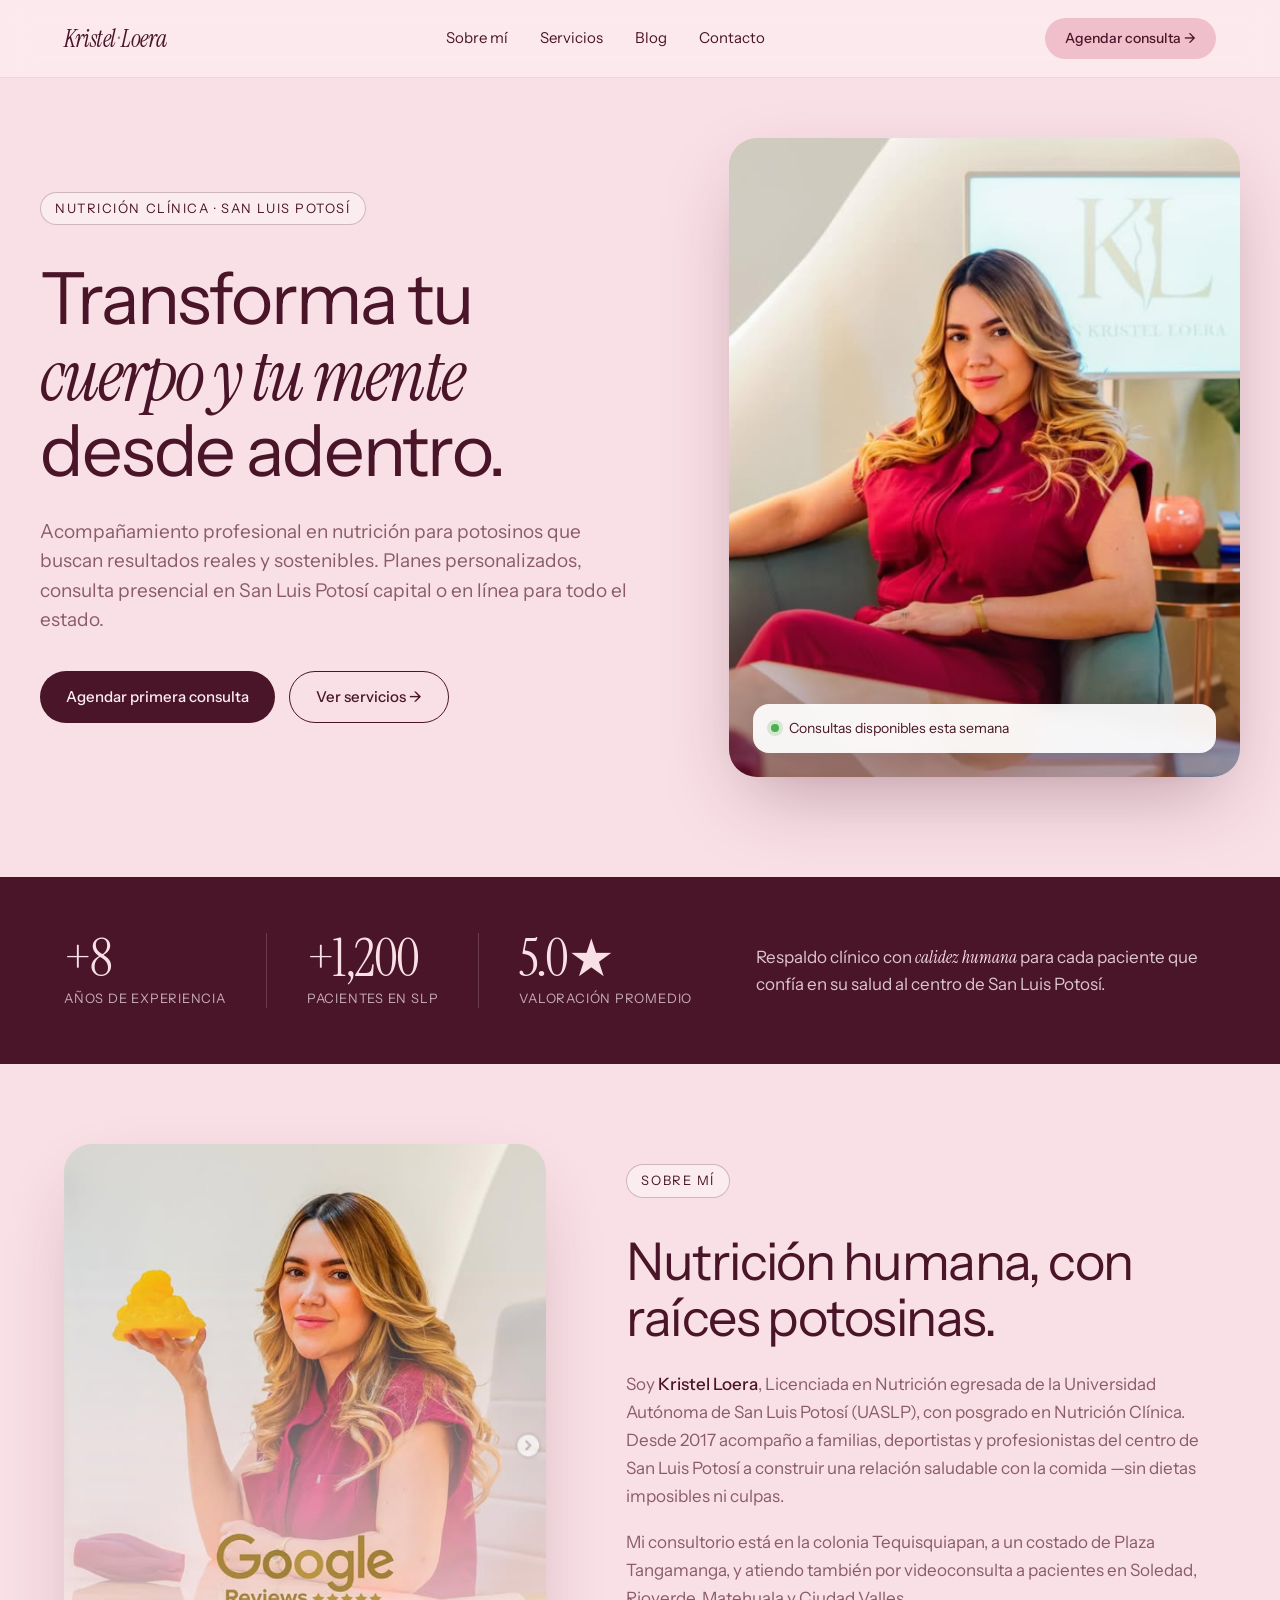
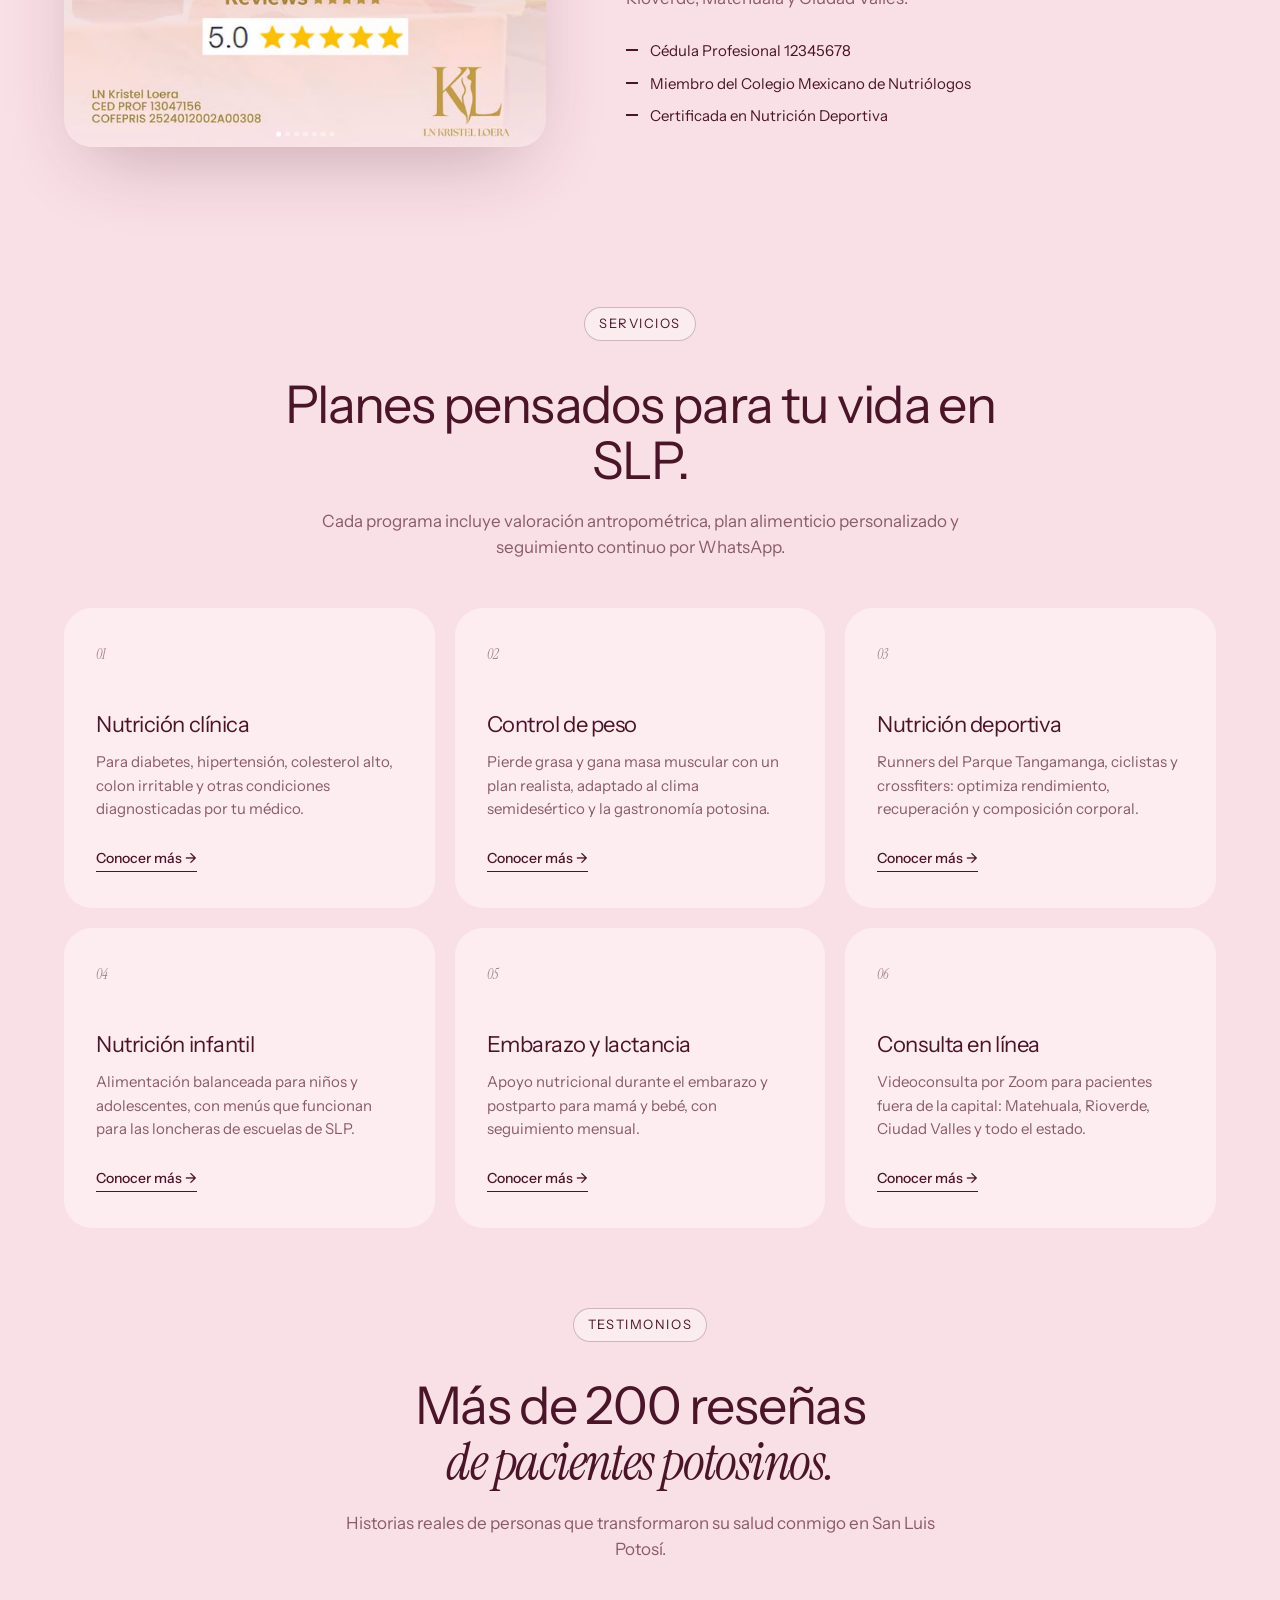
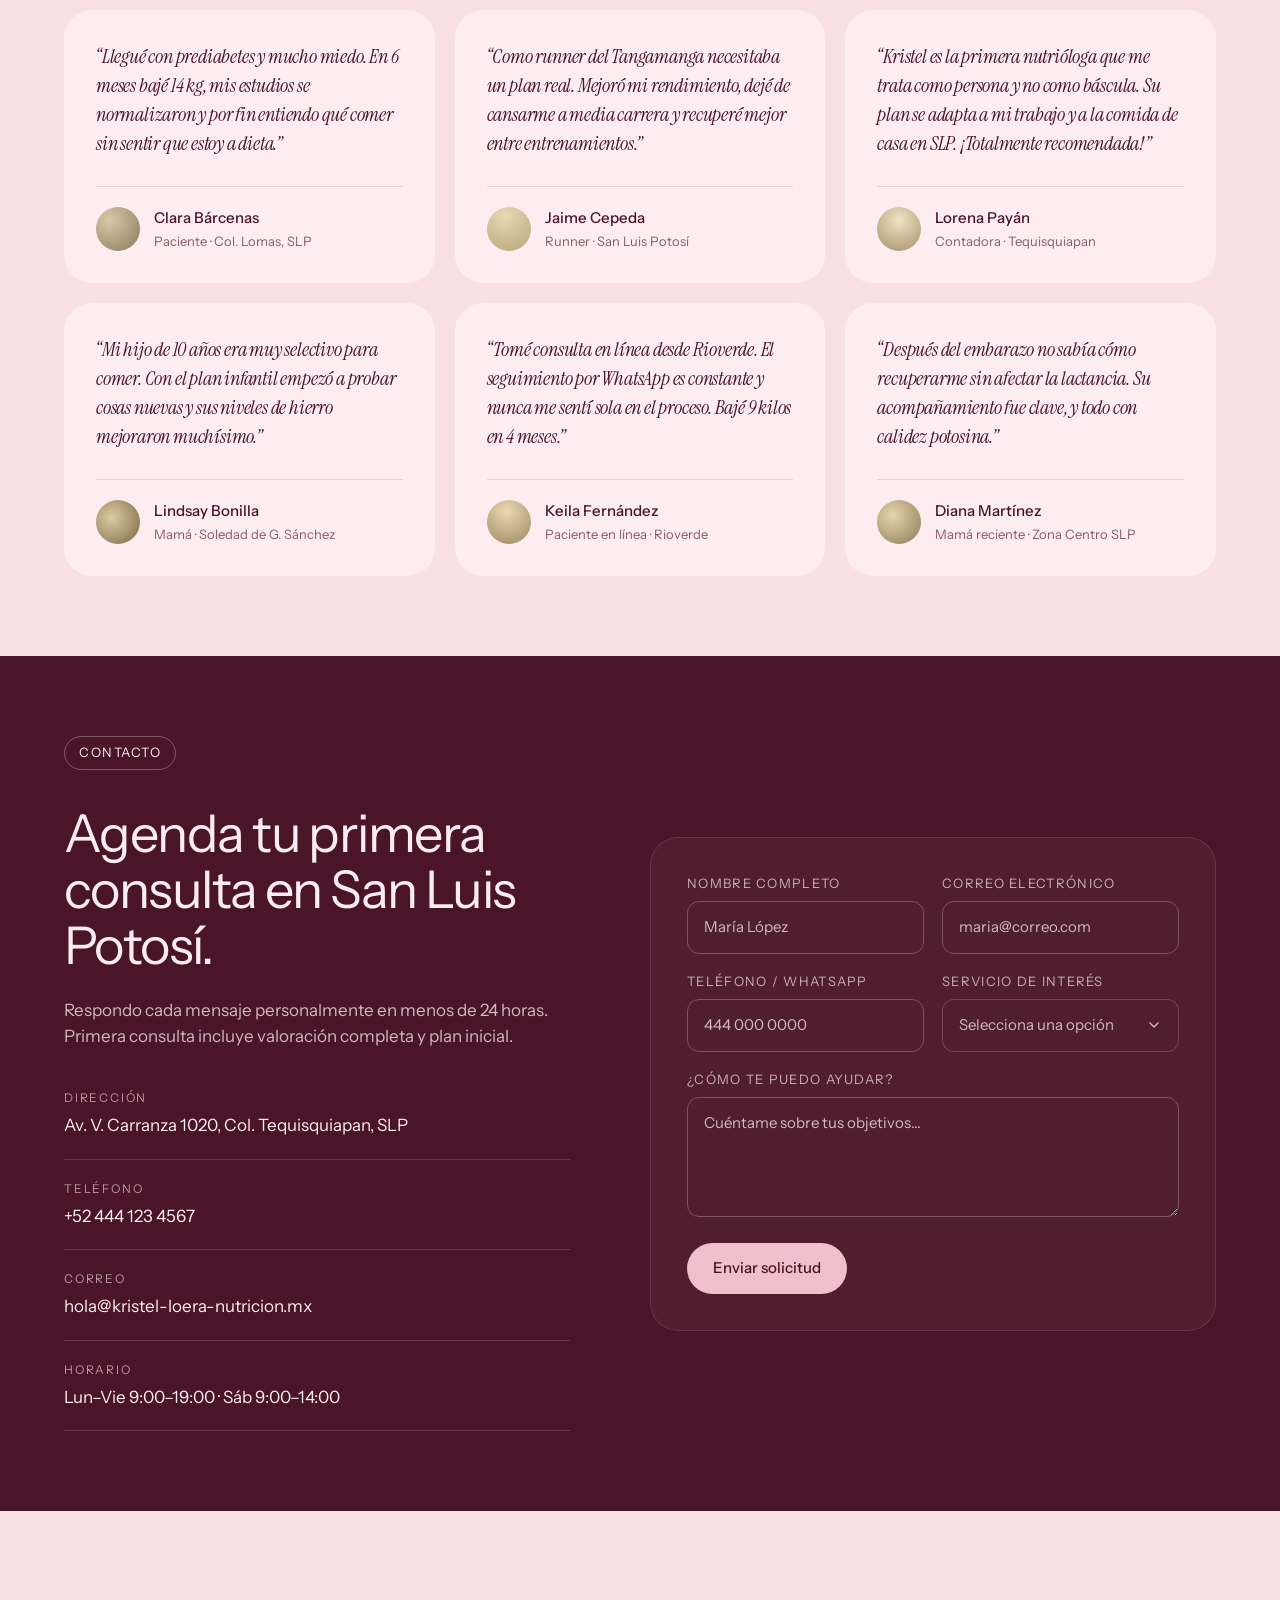
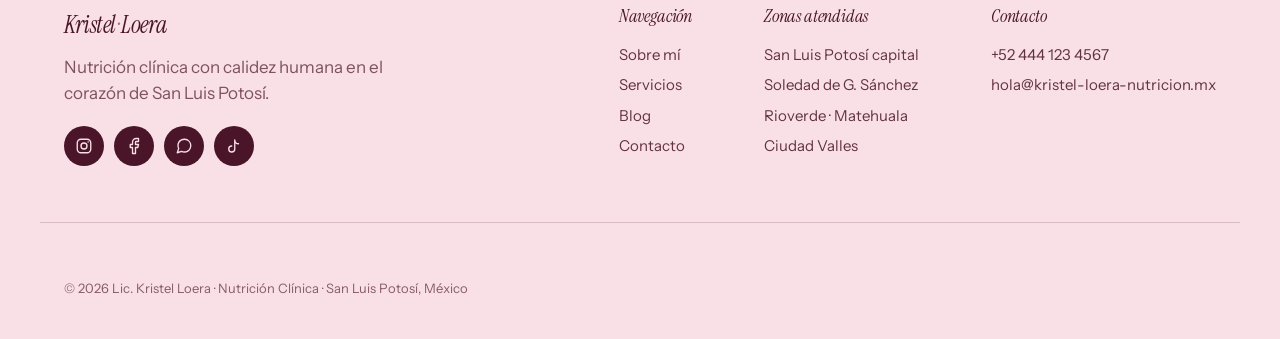
==== commit 678962c6: "Actualizacion sitio" ====
--- a/index.html
+++ b/index.html
@@ -51,14 +51,14 @@
 
   <header class="nav">
     <div class="nav__inner">
-      <a href="#" class="logo">kristel<span>·</span>loera</a>
+      <a href="index.html" class="logo">Kristel<span>·</span>Loera</a>
       <nav class="nav__links" aria-label="Principal">
-        <a href="#sobre-mi">Sobre mí</a>
-        <a href="#servicios">Servicios</a>
-        <a href="#testimonios">Testimonios</a>
-        <a href="#contacto">Contacto</a>
+        <a href="sobre-mi.html">Sobre mí</a>
+        <a href="servicios.html">Servicios</a>
+        <a href="blog.html">Blog</a>
+        <a href="contacto.html">Contacto</a>
       </nav>
-      <a href="#contacto" class="btn btn--pill">Agendar consulta →</a>
+      <a href="contacto.html" class="btn btn--pill">Agendar consulta →</a>
     </div>
   </header>
 
@@ -346,7 +346,7 @@
   <footer class="footer">
     <div class="container footer__inner">
       <div class="footer__brand">
-        <a href="#" class="logo logo--light">kristel<span>·</span>loera</a>
+        <a href="#" class="logo logo--light">Kristel<span>·</span>Loera</a>
         <p>Nutrición clínica con calidez humana en el corazón de San Luis Potosí.</p>
         <div class="socials" aria-label="Redes sociales">
           <a href="#" aria-label="Instagram"><svg viewBox="0 0 24 24" fill="none" stroke="currentColor" stroke-width="1.8" stroke-linecap="round" stroke-linejoin="round"><rect x="3" y="3" width="18" height="18" rx="5"/><circle cx="12" cy="12" r="4"/><circle cx="17.5" cy="6.5" r="1" fill="currentColor" stroke="none"/></svg></a>
@@ -358,9 +358,10 @@
       <div class="footer__cols">
         <div>
           <h4>Navegación</h4>
-          <a href="#sobre-mi">Sobre mí</a>
-          <a href="#servicios">Servicios</a>
-          <a href="#contacto">Contacto</a>
+          <a href="sobre-mi.html">Sobre mí</a>
+          <a href="servicios.html">Servicios</a>
+          <a href="blog.html">Blog</a>
+          <a href="contacto.html">Contacto</a>
         </div>
         <div>
           <h4>Zonas atendidas</h4>
--- a/styles.css
+++ b/styles.css
@@ -101,6 +101,90 @@
   transition: opacity .2s;
 }
 .nav__links a:hover { opacity: 0.6; }
+.nav__links a[aria-current="page"] { font-weight: 500; border-bottom: 1px solid var(--forest); padding-bottom: 2px; }
+
+/* PAGE HERO (inner pages) — matches main hero dimensions */
+.page-hero { padding: 60px 24px 100px; }
+.page-hero__grid {
+  max-width: var(--max); margin: 0 auto;
+  display: grid; grid-template-columns: 1.1fr 0.9fr;
+  gap: 64px; align-items: center;
+}
+.page-hero__content h1 { font-size: clamp(42px, 6vw, 72px); margin: 12px 0 28px; }
+.page-hero__content .lead {
+  font-size: 19px; line-height: 1.55; color: var(--muted);
+  max-width: 46ch; margin-bottom: 0;
+}
+.page-hero__media { position: relative; aspect-ratio: 4/5; }
+.page-hero__photo {
+  width: 100%; height: 100%;
+  border-radius: var(--radius);
+  background-size: cover; background-position: center;
+  background-repeat: no-repeat;
+  box-shadow: 0 30px 80px -20px rgba(74,21,40,0.35);
+  position: relative; overflow: hidden;
+}
+.page-hero__photo::after {
+  content: "";
+  position: absolute; inset: auto 0 0 0; height: 40%;
+  background: linear-gradient(to top, rgba(74,21,40,0.4), transparent);
+}
+.process, .values { padding: 40px 24px 80px; }
+.page-hero--text .container { max-width: var(--max); margin: 0 auto; padding: 0; }
+.page-hero--text h1 { font-size: clamp(42px, 6vw, 72px); margin: 12px 0 28px; }
+.page-hero--text .lead { font-size: 19px; line-height: 1.55; color: var(--muted); max-width: none; }
+
+/* MARQUEE */
+.marquee { background: var(--sage-deep); padding: 22px 0; overflow: hidden; border-top: 1px solid rgba(74,21,40,0.08); border-bottom: 1px solid rgba(74,21,40,0.08); }
+.marquee__track { display: flex; width: max-content; animation: marquee-scroll 42s linear infinite; }
+.marquee__list { display: flex; gap: 48px; padding-right: 48px; list-style: none; margin: 0; }
+.marquee__list li {
+  font-family: var(--font-serif); font-style: italic;
+  font-size: 22px; color: var(--forest);
+  white-space: nowrap;
+}
+@keyframes marquee-scroll { from { transform: translateX(0); } to { transform: translateX(-50%); } }
+@media (prefers-reduced-motion: reduce) { .marquee__track { animation: none; } }
+
+/* CTA BAND — full-width dark section like .contact on home */
+.cta-band { background: var(--forest); color: var(--sage-soft); padding: 96px 24px; }
+.cta-band__inner {
+  max-width: var(--max); margin: 0 auto;
+  text-align: center;
+  display: flex; flex-direction: column; align-items: center; gap: 16px;
+}
+.cta-band h2 { color: var(--sage-soft); }
+.cta-band p { color: rgba(253,237,241,0.8); max-width: 52ch; }
+.cta-band .btn--primary { background: var(--sage-soft); color: var(--forest); margin-top: 12px; }
+.cta-band .btn--primary:hover { background: var(--sage-deep); }
+
+/* BLOG */
+.blog { padding: 40px 24px 80px; }
+.blog .container { padding: 0; }
+.blog__grid {
+  display: grid; grid-template-columns: repeat(auto-fill, minmax(300px, 1fr));
+  gap: 32px;
+}
+.post {
+  background: var(--white);
+  border-radius: var(--radius);
+  overflow: hidden;
+  display: flex; flex-direction: column;
+  transition: transform .2s ease, box-shadow .2s ease;
+}
+.post:hover { transform: translateY(-4px); box-shadow: 0 20px 60px -20px rgba(74,21,40,0.25); }
+.post__image { aspect-ratio: 16/10; width: 100%; background-size: cover; background-position: center; background-repeat: no-repeat; }
+.post__body { padding: 24px; display: flex; flex-direction: column; gap: 10px; flex: 1; }
+.post__meta {
+  font-size: 12px; letter-spacing: 0.12em; text-transform: uppercase;
+  color: var(--muted);
+}
+.post h3 {
+  font-family: var(--font-serif); font-style: italic;
+  font-size: 22px; line-height: 1.2;
+}
+.post p { font-size: 15px; color: var(--muted); flex: 1; }
+.post .service__link { margin-top: auto; }
 
 /* HERO */
 .hero { padding: 60px 24px 100px; }
@@ -386,6 +470,132 @@
   color: var(--sage-deep); font-size: 15px;
 }
 
+/* BOOKING CTA CARD */
+.booking-cta {
+  background: rgba(255,255,255,0.06);
+  border: 1px solid rgba(253,237,241,0.2);
+  border-radius: var(--radius);
+  padding: 36px;
+  display: flex; flex-direction: column; gap: 16px;
+  align-self: start;
+}
+.booking-cta h3 {
+  color: var(--sage-soft);
+  font-family: var(--font-serif); font-style: italic;
+  font-size: 30px; font-weight: 400;
+}
+.booking-cta p { color: rgba(253,237,241,0.8); margin: 0; }
+.booking-cta__list { list-style: none; padding: 0; margin: 4px 0 8px; display: flex; flex-direction: column; gap: 8px; }
+.booking-cta__list li { color: var(--sage-soft); font-size: 15px; }
+.booking-cta__btn { align-self: flex-start; margin-top: 8px; }
+
+/* BOOKING MODAL */
+.booking-modal { position: fixed; inset: 0; z-index: 100; display: flex; align-items: center; justify-content: center; padding: 20px; }
+.booking-modal__backdrop {
+  position: absolute; inset: 0;
+  background: rgba(74,21,40,0.55);
+  backdrop-filter: blur(6px);
+  animation: fade .2s ease;
+}
+.booking-modal__panel {
+  position: relative; z-index: 1;
+  width: 100%; max-width: 480px;
+  background: var(--forest);
+  border: 1px solid rgba(253,237,241,0.15);
+  border-radius: var(--radius);
+  padding: 32px;
+  box-shadow: 0 40px 100px -20px rgba(0,0,0,0.5);
+  animation: pop .25s ease;
+  max-height: 90vh; overflow-y: auto;
+}
+.booking-modal__close {
+  position: absolute; top: 14px; right: 14px;
+  width: 36px; height: 36px; border-radius: 50%;
+  background: transparent; border: 1px solid rgba(253,237,241,0.2);
+  color: var(--sage-soft); font-size: 22px; line-height: 1;
+  display: flex; align-items: center; justify-content: center;
+  cursor: pointer; transition: all .2s;
+}
+.booking-modal__close:hover { background: var(--sage-soft); color: var(--forest); }
+@keyframes fade { from { opacity: 0; } to { opacity: 1; } }
+@keyframes pop { from { opacity: 0; transform: translateY(10px) scale(.98); } to { opacity: 1; transform: none; } }
+
+/* BOOKING STEPS */
+.booking__step { display: flex; flex-direction: column; gap: 18px; }
+.booking h3 {
+  color: var(--sage-soft);
+  font-family: var(--font-serif); font-style: italic;
+  font-size: 26px; font-weight: 400;
+  margin: 0;
+}
+.booking__selected { margin: 0; color: rgba(253,237,241,0.75); font-size: 14px; padding-bottom: 12px; border-bottom: 1px solid rgba(253,237,241,0.12); }
+.booking__selected strong { color: var(--sage-soft); font-weight: 500; }
+.booking__dates { display: grid; grid-template-columns: repeat(auto-fill, minmax(88px, 1fr)); gap: 10px; }
+.date-chip {
+  display: flex; flex-direction: column; align-items: center; gap: 4px;
+  padding: 14px 8px; border-radius: 14px;
+  background: transparent;
+  border: 1px solid rgba(253,237,241,0.3);
+  color: var(--sage-soft);
+  font: inherit; cursor: pointer; transition: all .2s ease;
+}
+.date-chip:hover { background: var(--sage-soft); color: var(--forest); border-color: var(--sage-soft); transform: translateY(-1px); }
+.date-chip__dow, .date-chip__mon { font-size: 12px; text-transform: uppercase; letter-spacing: 0.08em; opacity: 0.8; }
+.date-chip__day { font-size: 22px; font-weight: 500; font-family: var(--font-serif); font-style: italic; }
+.booking__slots { display: grid; grid-template-columns: repeat(3, 1fr); gap: 12px; }
+.slot {
+  padding: 20px 12px; border-radius: 14px;
+  background: transparent;
+  border: 1px solid rgba(253,237,241,0.3);
+  color: var(--sage-soft);
+  font: inherit; font-size: 15px; font-weight: 500;
+  cursor: pointer; transition: all .2s ease;
+}
+.slot:hover { background: var(--sage-soft); color: var(--forest); border-color: var(--sage-soft); transform: translateY(-1px); }
+.booking__form label { display: flex; flex-direction: column; gap: 8px; }
+.booking__form label span {
+  font-size: 13px; letter-spacing: 0.1em; text-transform: uppercase;
+  color: rgba(253,237,241,0.7);
+}
+.booking__form input {
+  background: transparent;
+  border: 1px solid rgba(253,237,241,0.25);
+  border-radius: 12px;
+  padding: 14px 16px;
+  color: var(--sage-soft);
+  font: inherit; font-size: 15px;
+  transition: border-color .2s;
+}
+.booking__form input:focus { outline: none; border-color: var(--sage-deep); }
+.booking__form input::placeholder { color: var(--sage-soft); opacity: 0.75; }
+.booking__back {
+  background: transparent; border: 0;
+  color: rgba(253,237,241,0.7); font-size: 14px;
+  cursor: pointer; align-self: center; padding: 6px;
+}
+.booking__back:hover { color: var(--sage-soft); }
+.booking__status { text-align: center; padding: 40px 20px; }
+.booking__status p { color: rgba(253,237,241,0.85); margin: 0 auto; }
+.spinner {
+  width: 48px; height: 48px;
+  border: 3px solid rgba(253,237,241,0.2);
+  border-top-color: var(--sage-soft);
+  border-radius: 50%;
+  margin: 0 auto 20px;
+  animation: spin 1s linear infinite;
+}
+@keyframes spin { to { transform: rotate(360deg); } }
+.check {
+  width: 56px; height: 56px; border-radius: 50%;
+  background: var(--sage-soft); color: var(--forest);
+  display: flex; align-items: center; justify-content: center;
+  font-size: 30px; font-weight: 600;
+  margin: 0 auto 16px;
+}
+@media (max-width: 600px) {
+  .booking__slots { grid-template-columns: repeat(2, 1fr); }
+}
+
 /* FOOTER */
 .footer { background: var(--sage); color: var(--forest); padding: 96px 24px 40px; }
 .footer__inner {
@@ -436,6 +646,7 @@
   .stats-band__list strong { font-size: 40px; }
   .hero { padding: 40px 20px 60px; }
   .hero__grid,
+  .page-hero__grid,
   .about__grid,
   .services__grid,
   .testimonials__grid,
@@ -444,7 +655,8 @@
   .footer__cols {
     grid-template-columns: 1fr; gap: 40px;
   }
-  .hero__media { max-width: 420px; }
+  .hero__media, .page-hero__media { max-width: 420px; }
+  .page-hero { padding: 40px 20px 60px; }
   .about, .services, .contact { padding: 70px 20px; }
   .form { grid-template-columns: 1fr; padding: 24px; }
   .hero__stats { gap: 24px; }
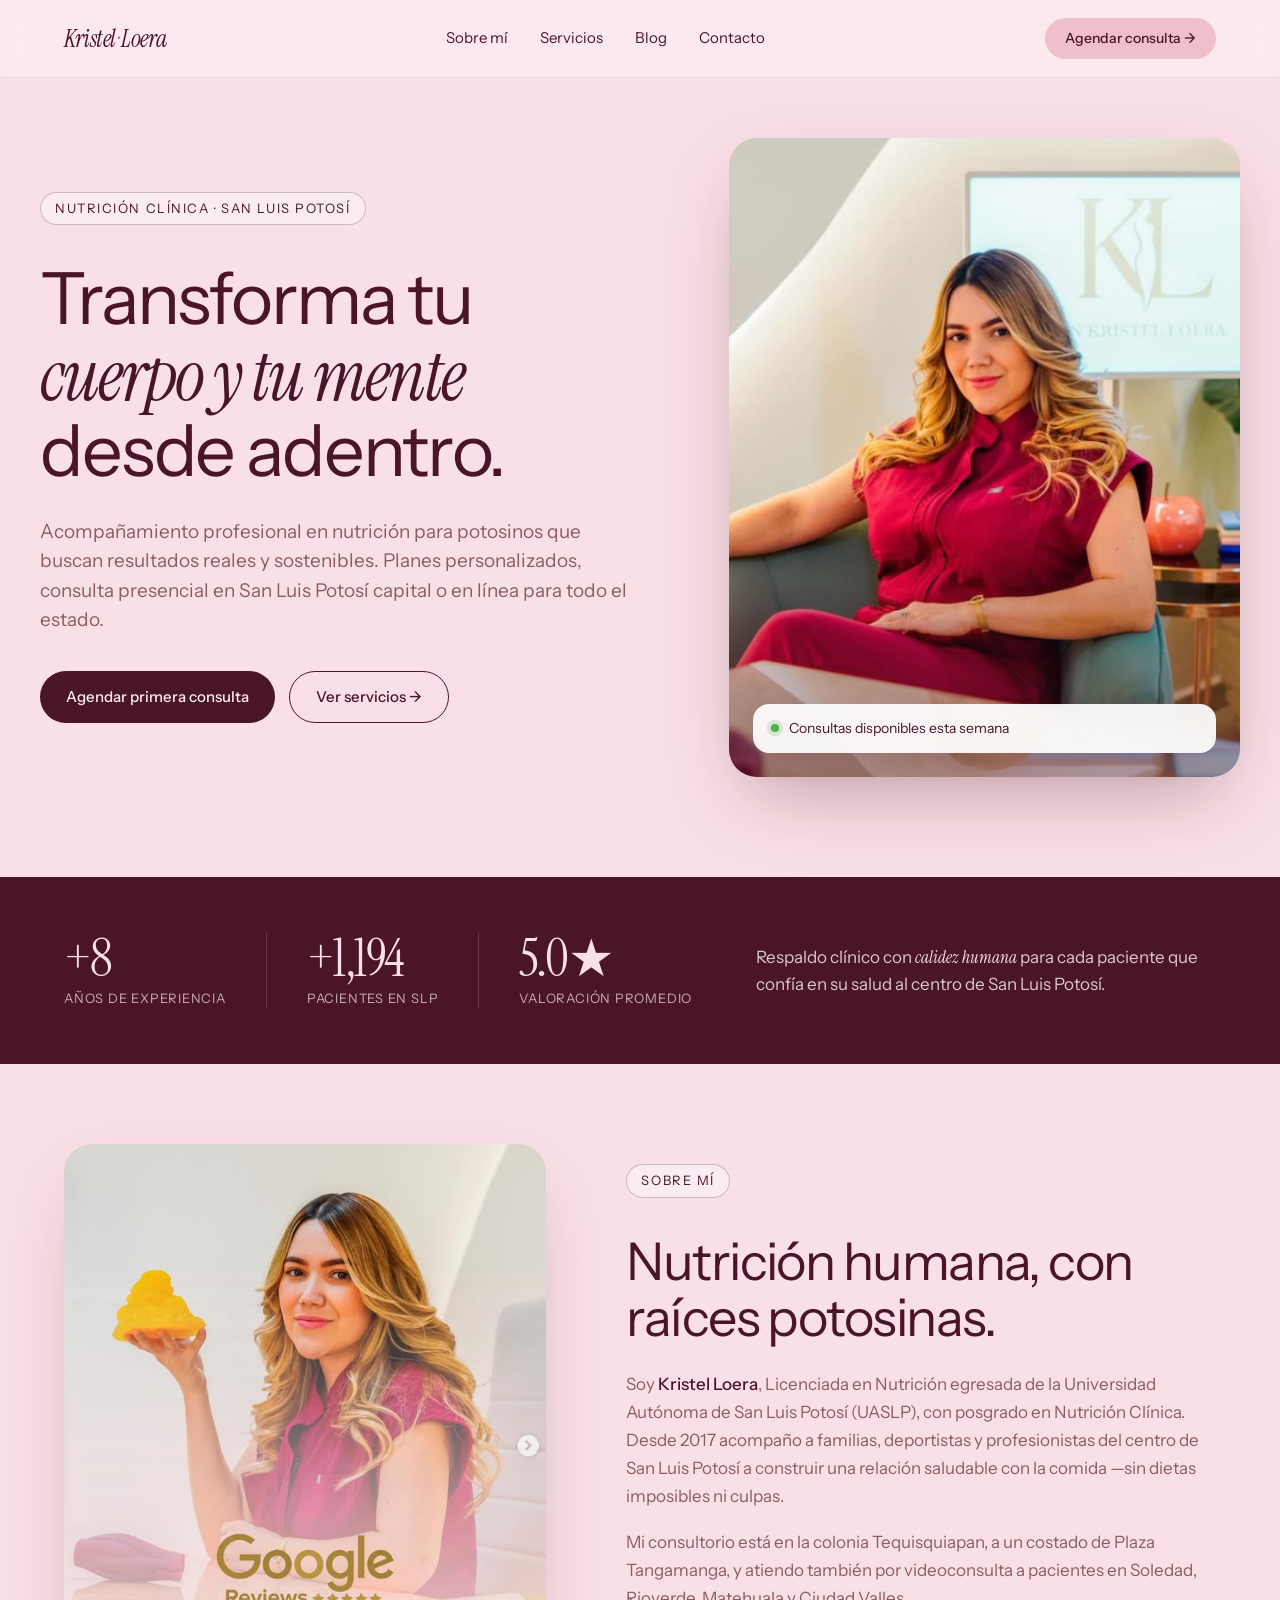
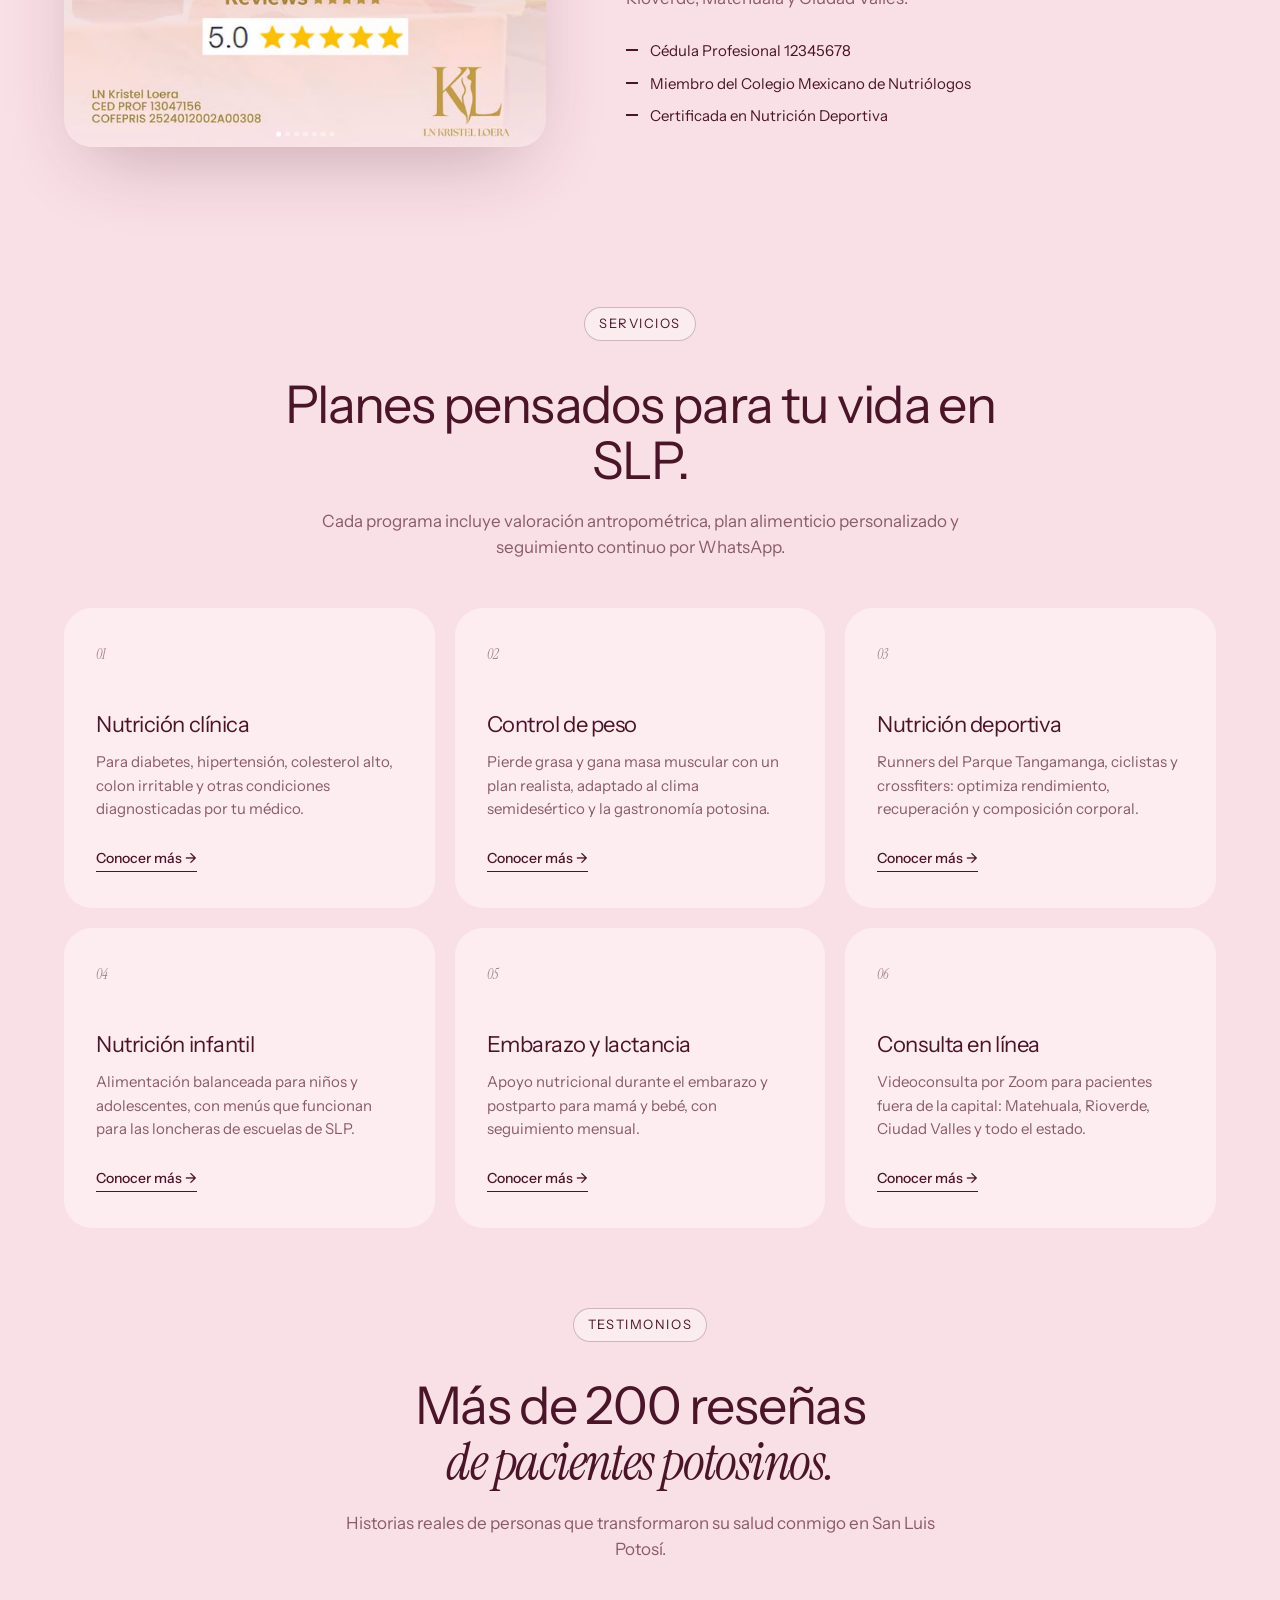
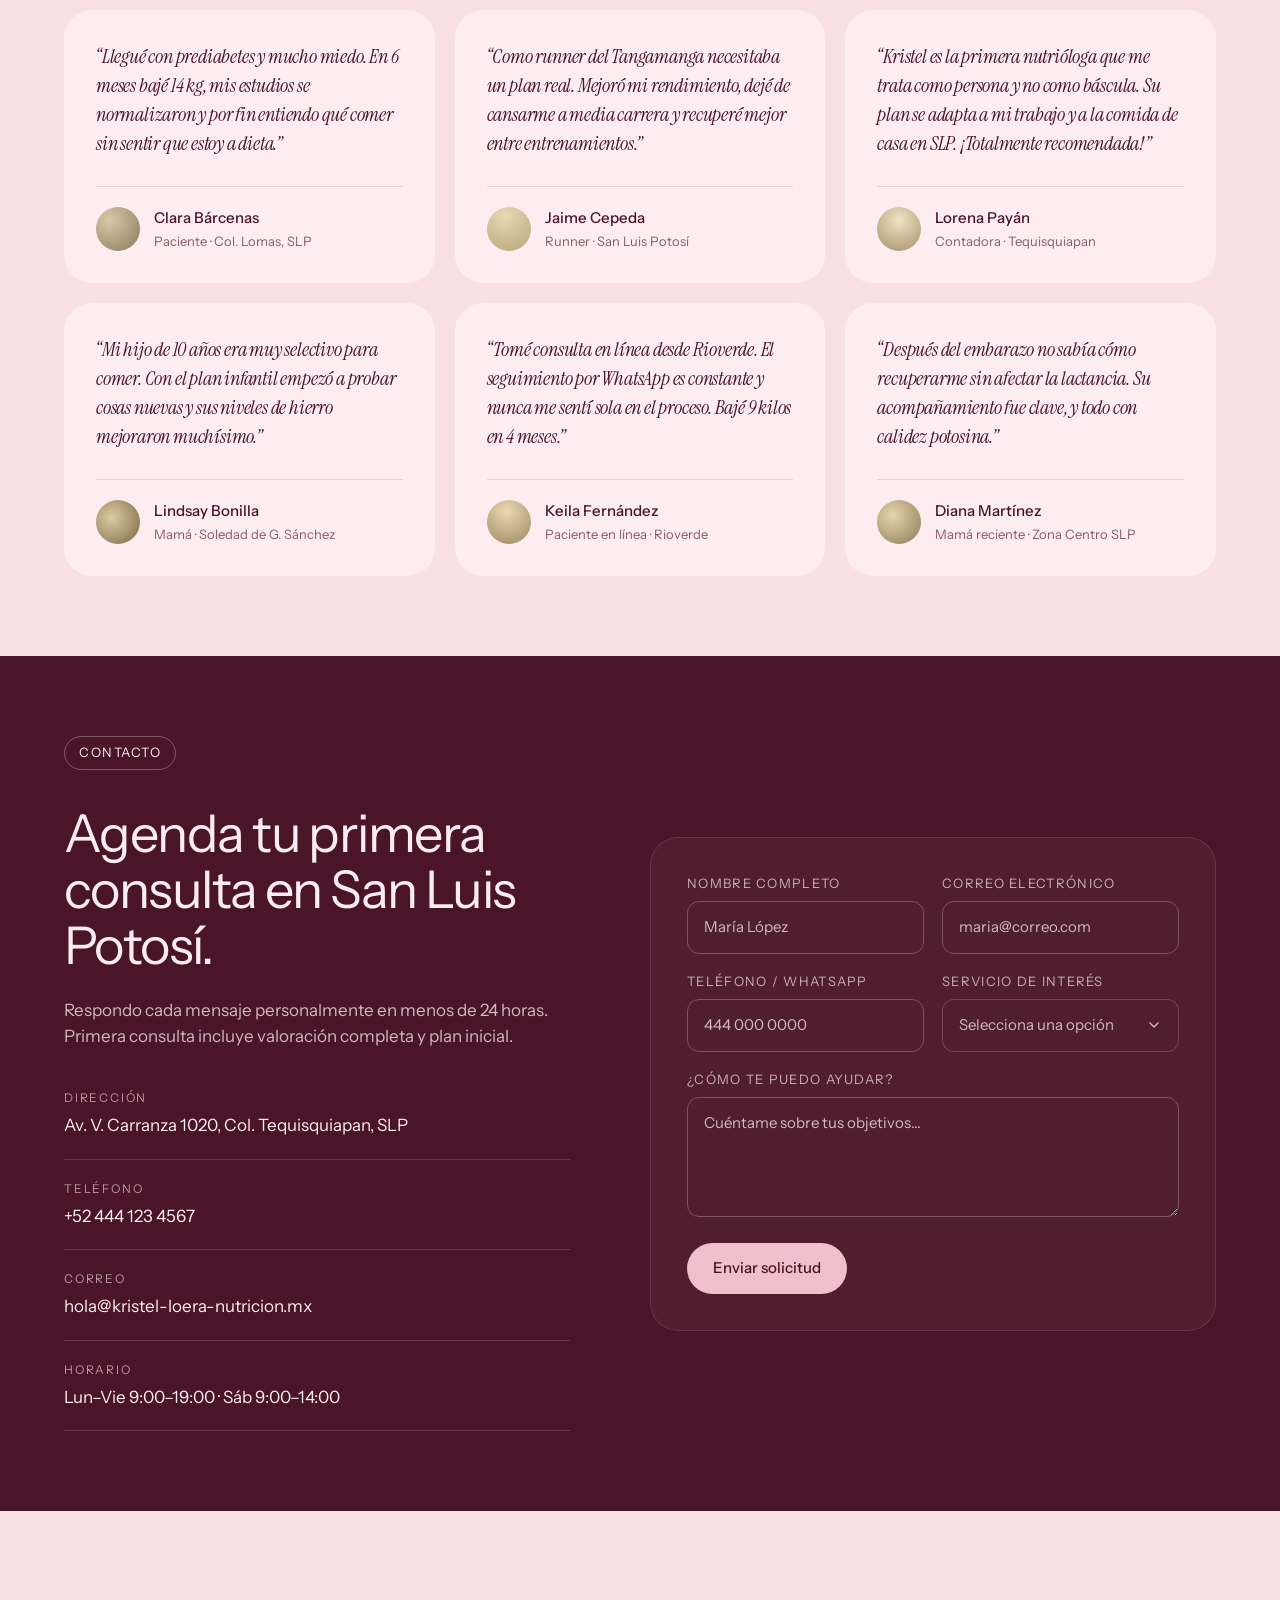
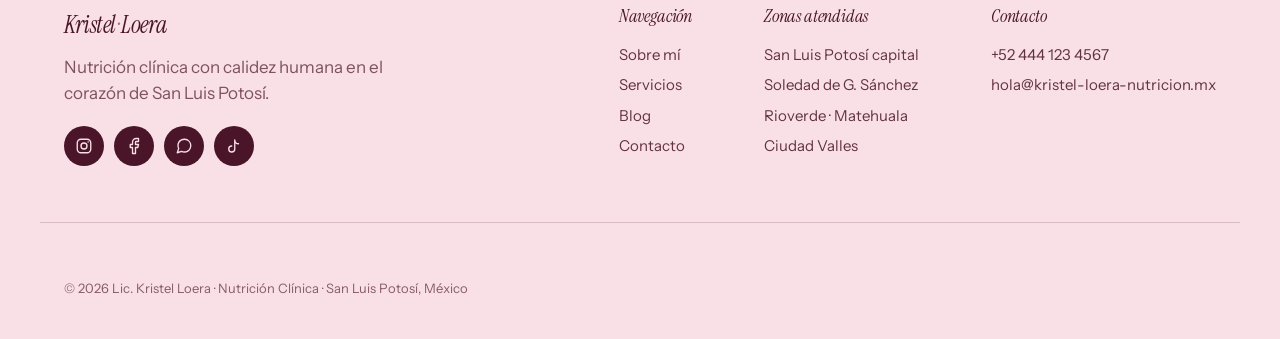
==== commit 272108d0: "mobile view updated" ====
--- a/index.html
+++ b/index.html
@@ -59,6 +59,9 @@
         <a href="contacto.html">Contacto</a>
       </nav>
       <a href="contacto.html" class="btn btn--pill">Agendar consulta →</a>
+      <button class="nav__toggle" type="button" aria-label="Abrir menú" aria-expanded="false">
+        <span></span><span></span><span></span>
+      </button>
     </div>
   </header>
 
@@ -412,5 +415,6 @@
       els.forEach(el => io.observe(el));
     })();
   </script>
+  <script src="nav.js"></script>
 </body>
 </html>
--- a/styles.css
+++ b/styles.css
@@ -637,35 +637,161 @@
 .socials a:hover { background: var(--forest-soft); transform: translateY(-2px); }
 .socials svg { width: 18px; height: 18px; display: block; }
 
+/* NAV TOGGLE (mobile hamburger) */
+.nav__toggle {
+  display: none;
+  width: 42px; height: 42px; border-radius: 10px;
+  background: transparent; border: 1px solid rgba(74,21,40,0.25);
+  align-items: center; justify-content: center;
+  flex-direction: column; gap: 5px;
+  padding: 0;
+}
+.nav__toggle span {
+  display: block; width: 18px; height: 2px;
+  background: var(--forest); border-radius: 2px;
+  transition: transform .25s ease, opacity .2s ease;
+}
+.nav--open .nav__toggle span:nth-child(1) { transform: translateY(7px) rotate(45deg); }
+.nav--open .nav__toggle span:nth-child(2) { opacity: 0; }
+.nav--open .nav__toggle span:nth-child(3) { transform: translateY(-7px) rotate(-45deg); }
+
 /* RESPONSIVE */
-@media (max-width: 900px) {
+@media (max-width: 1024px) {
+  .services__grid,
+  .testimonials__grid { grid-template-columns: repeat(2, 1fr); }
+  .hero__grid, .page-hero__grid { gap: 48px; }
+  .about__grid, .contact__grid { gap: 56px; }
+  .footer__cols { gap: 48px; }
+}
+
+@media (max-width: 820px) {
+  .nav__inner { padding: 14px 20px; gap: 12px; }
   .nav__links { display: none; }
-  .stats-band__inner { grid-template-columns: 1fr; gap: 32px; }
-  .stats-band__list { gap: 24px; }
-  .stats-band__list li { padding-right: 24px; }
-  .stats-band__list strong { font-size: 40px; }
-  .hero { padding: 40px 20px 60px; }
+  .nav__toggle { display: inline-flex; order: 3; }
+  .nav .btn--pill { display: none; }
+  .nav--open .nav__links {
+    display: flex; flex-direction: column; gap: 0;
+    position: absolute; left: 0; right: 0; top: 100%;
+    background: var(--sage-soft);
+    border-bottom: 1px solid rgba(74,21,40,0.1);
+    padding: 8px 20px 20px;
+  }
+  .nav--open .nav__links a {
+    padding: 14px 4px; font-size: 17px;
+    border-bottom: 1px solid rgba(74,21,40,0.08);
+  }
+  .nav--open .nav__links a:last-child { border-bottom: 0; }
+
+  .hero, .page-hero { padding: 36px 20px 56px; }
   .hero__grid,
   .page-hero__grid,
   .about__grid,
   .services__grid,
   .testimonials__grid,
   .contact__grid,
-  .footer__inner,
-  .footer__cols {
+  .footer__inner {
     grid-template-columns: 1fr; gap: 40px;
   }
-  .hero__media, .page-hero__media { max-width: 420px; }
-  .page-hero { padding: 40px 20px 60px; }
-  .about, .services, .contact { padding: 70px 20px; }
-  .form { grid-template-columns: 1fr; padding: 24px; }
-  .hero__stats { gap: 24px; }
-  .hero__stats strong { font-size: 28px; }
-}
+  .hero__media, .page-hero__media, .about__media {
+    max-width: 460px; margin: 0 auto; width: 100%;
+  }
+  .about__grid { gap: 36px; }
+  .about__media { order: -1; aspect-ratio: 4/5; }
+  .about, .services, .contact, .testimonials { padding: 56px 20px; }
+  .services__head, .testimonials__head { margin-bottom: 32px; }
+
+  .stats-band { padding: 40px 20px; }
+  .stats-band__inner { grid-template-columns: 1fr; gap: 28px; }
+  .stats-band__list { gap: 0; flex-direction: column; }
+  .stats-band__list li {
+    flex-direction: row; align-items: baseline; gap: 14px;
+    padding: 14px 0; border-right: 0;
+    border-bottom: 1px solid rgba(253,237,241,0.15);
+  }
+  .stats-band__list li:last-child { border-bottom: 0; }
+  .stats-band__list strong { font-size: 36px; }
+  .stats-band__list span { font-size: 12px; }
+  .stats-band__text { font-size: 16px; }
+
+  .cta-band { padding: 64px 20px; }
+  .contact { padding: 56px 20px; }
+  .form { grid-template-columns: 1fr; padding: 24px; gap: 14px; }
+
+  .services__grid { gap: 16px; }
+  .service { padding: 28px 24px; min-height: auto; }
+  .service h3 { margin-top: 28px; }
+
+  .blog { padding: 32px 20px 64px; }
+  .blog__grid { grid-template-columns: 1fr; gap: 20px; }
+  .post__body { padding: 20px; }
+
+  .process, .values { padding: 28px 20px 56px; }
+
+  .footer { padding: 64px 20px 32px; }
+  .footer__inner { padding-bottom: 36px; gap: 32px; }
+  .footer__cols { grid-template-columns: repeat(2, 1fr); gap: 28px; justify-content: start; }
+
+  .marquee { padding: 16px 0; }
+  .marquee__list { gap: 32px; padding-right: 32px; }
+  .marquee__list li { font-size: 18px; }
+
+  .page-hero__content h1,
+  .page-hero--text h1,
+  .hero__content h1 { font-size: clamp(36px, 8vw, 52px); }
+  .page-hero__content .lead,
+  .page-hero--text .lead,
+  .hero__content .lead { font-size: 17px; }
+
+  .booking-modal__panel { padding: 24px; max-height: 92vh; }
+  .booking__slots { grid-template-columns: repeat(2, 1fr); }
+  .booking__dates { grid-template-columns: repeat(auto-fill, minmax(76px, 1fr)); }
+
+  .contact__grid { gap: 40px; }
+  .contact__details { margin-top: 24px; }
+}
+
 @media (max-width: 520px) {
   body { font-size: 16px; }
-  h1 { font-size: 40px; }
-  h2 { font-size: 30px; }
+  h1 { font-size: 36px; }
+  h2 { font-size: 28px; }
+  h3 { font-size: 20px; }
   .btn { padding: 12px 20px; font-size: 14px; }
-  .eyebrow { font-size: 11px; }
-}
+  .btn--pill { padding: 9px 16px; font-size: 13px; }
+  .eyebrow { font-size: 11px; padding: 5px 12px; margin-bottom: 18px; }
+  .logo { font-size: 20px; }
+  .container { padding: 0 20px; }
+
+  .hero, .page-hero { padding: 28px 20px 44px; }
+  .hero__cta { flex-direction: column; align-items: stretch; }
+  .hero__cta .btn { justify-content: center; }
+
+  .footer__cols { grid-template-columns: 1fr; gap: 24px; }
+  .footer__base { font-size: 12px; text-align: center; }
+
+  .service { padding: 24px 20px; }
+  .service__num { font-size: 13px; }
+  .service h3 { margin-top: 24px; }
+
+  .testimonial { padding: 24px; gap: 20px; }
+  .testimonial__quote { font-size: 18px; }
+
+  .form { padding: 20px; }
+  .form input, .form select, .form textarea { padding: 12px 14px; }
+
+  .cta-band { padding: 56px 20px; }
+  .stats-band__list strong { font-size: 32px; }
+
+  .marquee__list li { font-size: 16px; }
+  .marquee__list { gap: 24px; padding-right: 24px; }
+
+  .date-chip { padding: 12px 6px; }
+  .date-chip__day { font-size: 20px; }
+  .slot { padding: 16px 10px; font-size: 14px; }
+
+  .booking-modal { padding: 12px; }
+  .booking-modal__panel { padding: 20px; border-radius: 20px; }
+  .booking-cta { padding: 28px 24px; }
+
+  .contact__details li { padding-bottom: 16px; }
+  .contact__details span { font-size: 16px; }
+}
